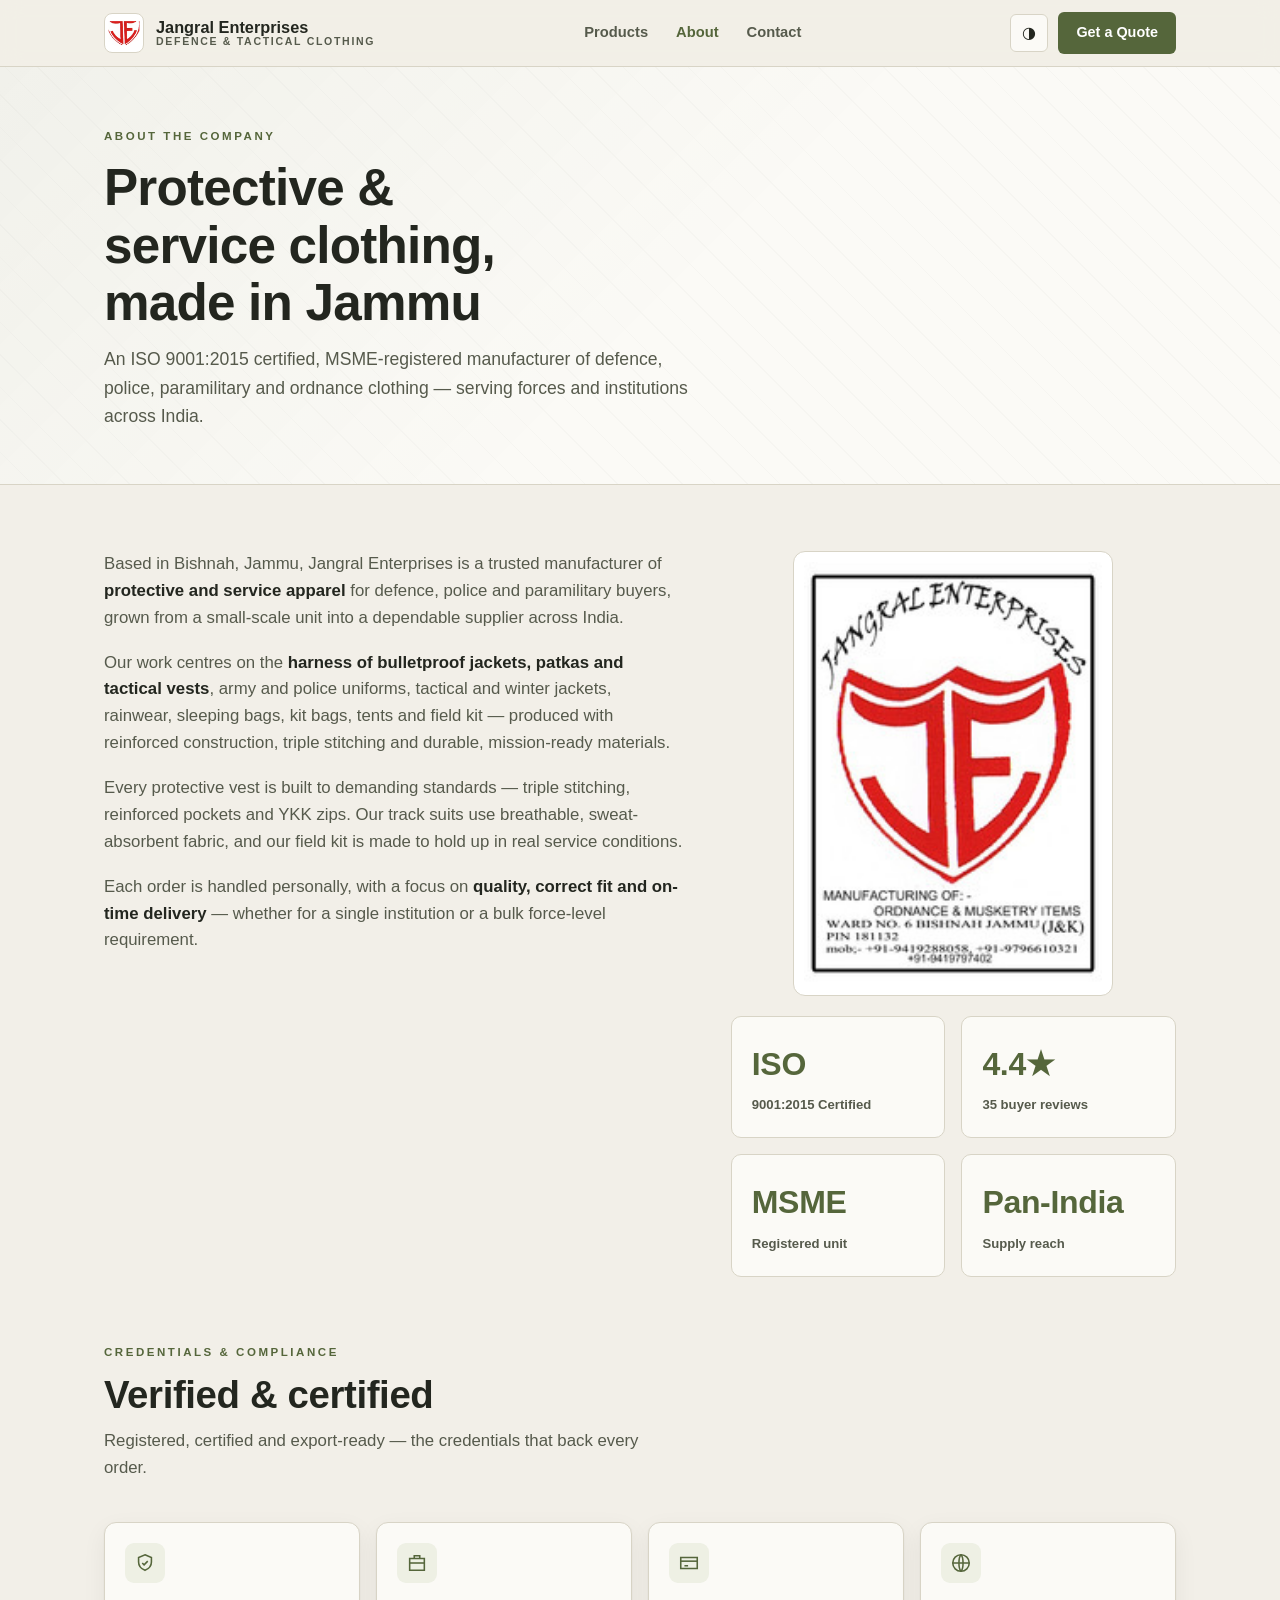
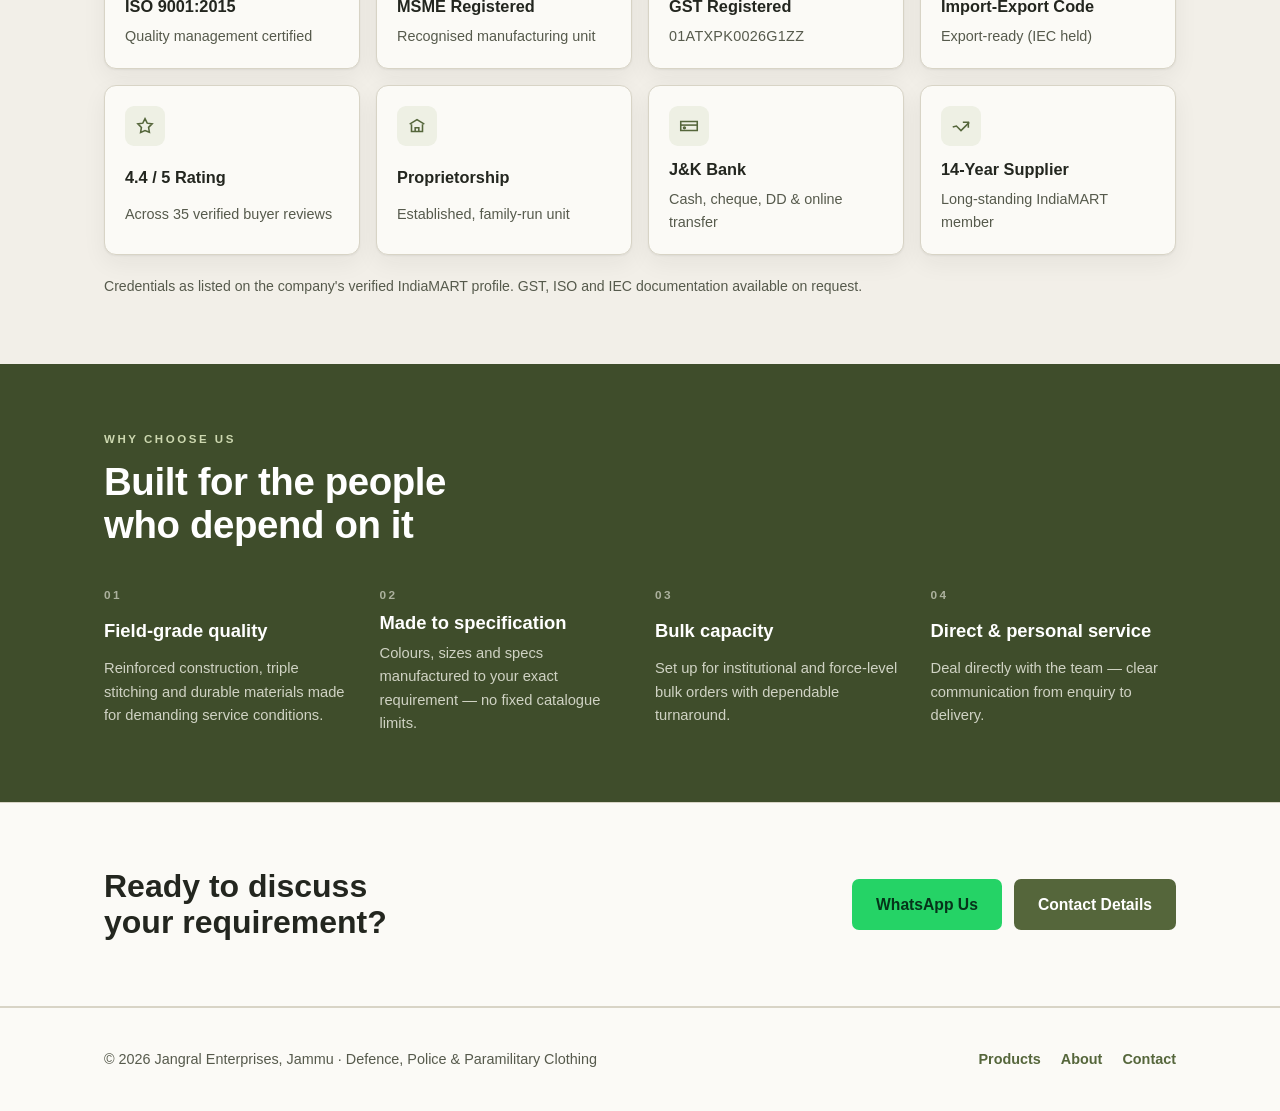
==== about.html @ a85d9067 "Full catalogue (54 products, custom classification), logo in header, credentials section, overlay th" ====
<!DOCTYPE html>
<html lang="en">
<head>
<meta charset="UTF-8" />
<meta name="viewport" content="width=device-width, initial-scale=1.0" />
<title>About — Jangral Enterprises | Defence Clothing Manufacturer, Jammu</title>
<meta name="description" content="About Jangral Enterprises — an ISO 9001:2015 certified, MSME-registered manufacturer of defence, police & paramilitary clothing in Jammu, supplying across India." />
<link rel="stylesheet" href="style.css" />
</head>
<body>

<header class="nav">
  <div class="wrap nav-inner">
    <a href="index.html" class="brand">
      <span class="mark"><img src="images/logo-mark.png" alt="Jangral Enterprises logo" /></span>
      <span class="name">Jangral Enterprises<span>Defence &amp; Tactical Clothing</span></span>
    </a>
    <nav class="nav-links">
      <a href="index.html">Products</a>
      <a href="about.html" class="active">About</a>
      <a href="contact.html">Contact</a>
    </nav>
    <div class="nav-right">
      <button class="theme-btn" id="themeBtn" aria-label="Toggle light/dark theme" title="Toggle theme">◑</button>
      <a href="contact.html" class="nav-cta">Get a Quote</a>
    </div>
  </div>
</header>

<main>

  <div class="page-head">
    <div class="wrap">
      <span class="eyebrow">About the Company</span>
      <h1>Protective &amp; service clothing, made in Jammu</h1>
      <p>An ISO 9001:2015 certified, MSME-registered manufacturer of defence, police, paramilitary and ordnance clothing — serving forces and institutions across India.</p>
    </div>
  </div>

  <!-- STORY -->
  <section>
    <div class="wrap">
      <div class="about-grid">
        <div class="about-body">
          <p>Based in Bishnah, Jammu, Jangral Enterprises is a trusted manufacturer of <strong>protective and service apparel</strong> for defence, police and paramilitary buyers, grown from a small-scale unit into a dependable supplier across India.</p>
          <p>Our work centres on the <strong>harness of bulletproof jackets, patkas and tactical vests</strong>, army and police uniforms, tactical and winter jackets, rainwear, sleeping bags, kit bags, tents and field kit — produced with reinforced construction, triple stitching and durable, mission-ready materials.</p>
          <p>Every protective vest is built to demanding standards — triple stitching, reinforced pockets and YKK zips. Our track suits use breathable, sweat-absorbent fabric, and our field kit is made to hold up in real service conditions.</p>
          <p>Each order is handled personally, with a focus on <strong>quality, correct fit and on-time delivery</strong> — whether for a single institution or a bulk force-level requirement.</p>
        </div>
        <div style="display:grid; gap:20px;">
          <img src="images/logo-250.jpg" alt="Jangral Enterprises official logo" style="width:100%; max-width:320px; border-radius:12px; border:1px solid var(--line); background:#fff; padding:10px; justify-self:center;" />
          <div class="stats" aria-label="Company facts">
            <div class="stat"><span class="num">ISO</span><span class="lbl">9001:2015 Certified</span></div>
            <div class="stat"><span class="num">4.4★</span><span class="lbl">35 buyer reviews</span></div>
            <div class="stat"><span class="num">MSME</span><span class="lbl">Registered unit</span></div>
            <div class="stat"><span class="num">Pan-India</span><span class="lbl">Supply reach</span></div>
          </div>
        </div>
      </div>
    </div>
  </section>

  <!-- CREDENTIALS -->
  <section style="padding-top:0;">
    <div class="wrap">
      <div class="sec-head">
        <span class="eyebrow">Credentials &amp; Compliance</span>
        <h2>Verified &amp; certified</h2>
        <p>Registered, certified and export-ready — the credentials that back every order.</p>
      </div>
      <div class="creds-grid">
        <div class="cred">
          <span class="ci"><svg viewBox="0 0 24 24"><path d="M12 3l7 3v5c0 4.5-3 7.5-7 9-4-1.5-7-4.5-7-9V6l7-3z"/><path d="M9 12l2 2 4-4"/></svg></span>
          <span class="k">ISO 9001:2015</span><span class="v">Quality management certified</span>
        </div>
        <div class="cred">
          <span class="ci"><svg viewBox="0 0 24 24"><path d="M4 7h16v13H4z"/><path d="M9 7V4h6v3"/><path d="M4 12h16"/></svg></span>
          <span class="k">MSME Registered</span><span class="v">Recognised manufacturing unit</span>
        </div>
        <div class="cred">
          <span class="ci"><svg viewBox="0 0 24 24"><path d="M3 6h18v12H3z"/><path d="M3 10h18"/><path d="M7 15h4"/></svg></span>
          <span class="k">GST Registered</span><span class="v mono">01ATXPK0026G1ZZ</span>
        </div>
        <div class="cred">
          <span class="ci"><svg viewBox="0 0 24 24"><circle cx="12" cy="12" r="9"/><path d="M3 12h18M12 3c3 3 3 15 0 18M12 3c-3 3-3 15 0 18"/></svg></span>
          <span class="k">Import-Export Code</span><span class="v">Export-ready (IEC held)</span>
        </div>
        <div class="cred">
          <span class="ci"><svg viewBox="0 0 24 24"><path d="M12 4l2.4 4.9 5.4.8-3.9 3.8.9 5.4L12 16.9 7.2 19l.9-5.4L4.2 9.7l5.4-.8z"/></svg></span>
          <span class="k">4.4 / 5 Rating</span><span class="v">Across 35 verified buyer reviews</span>
        </div>
        <div class="cred">
          <span class="ci"><svg viewBox="0 0 24 24"><path d="M4 10l8-5 8 5"/><path d="M6 10v8h12v-8"/><path d="M10 18v-4h4v4"/></svg></span>
          <span class="k">Proprietorship</span><span class="v">Established, family-run unit</span>
        </div>
        <div class="cred">
          <span class="ci"><svg viewBox="0 0 24 24"><path d="M3 7h18v10H3z"/><path d="M3 11h18"/><circle cx="7" cy="14" r="1"/></svg></span>
          <span class="k">J&amp;K Bank</span><span class="v">Cash, cheque, DD &amp; online transfer</span>
        </div>
        <div class="cred">
          <span class="ci"><svg viewBox="0 0 24 24"><path d="M3 13l4-1 5 5 9-9"/><path d="M14 8h6v6"/></svg></span>
          <span class="k">14-Year Supplier</span><span class="v">Long-standing IndiaMART member</span>
        </div>
      </div>
      <p class="cred-note">Credentials as listed on the company's verified IndiaMART profile. GST, ISO and IEC documentation available on request.</p>
    </div>
  </section>

  <!-- WHY US -->
  <section class="why-band">
    <div class="wrap">
      <div class="sec-head">
        <span class="eyebrow">Why Choose Us</span>
        <h2>Built for the people who depend on it</h2>
      </div>
      <div class="why-grid">
        <div class="why-item">
          <span class="num">01</span>
          <h3>Field-grade quality</h3>
          <p>Reinforced construction, triple stitching and durable materials made for demanding service conditions.</p>
        </div>
        <div class="why-item">
          <span class="num">02</span>
          <h3>Made to specification</h3>
          <p>Colours, sizes and specs manufactured to your exact requirement — no fixed catalogue limits.</p>
        </div>
        <div class="why-item">
          <span class="num">03</span>
          <h3>Bulk capacity</h3>
          <p>Set up for institutional and force-level bulk orders with dependable turnaround.</p>
        </div>
        <div class="why-item">
          <span class="num">04</span>
          <h3>Direct &amp; personal service</h3>
          <p>Deal directly with the team — clear communication from enquiry to delivery.</p>
        </div>
      </div>
    </div>
  </section>

  <!-- CTA BAND -->
  <section class="cta-band">
    <div class="wrap cta-inner">
      <h2>Ready to discuss your requirement?</h2>
      <div class="btns">
        <a class="btn btn-wa" href="https://wa.me/919419288058?text=Hello%20Jangral%20Enterprises%2C%20I%27d%20like%20to%20enquire." target="_blank" rel="noopener">WhatsApp Us</a>
        <a class="btn btn-primary" href="contact.html">Contact Details</a>
      </div>
    </div>
  </section>

</main>

<footer>
  <div class="wrap foot-inner">
    <div>© <span id="yr">2026</span> Jangral Enterprises, Jammu · Defence, Police &amp; Paramilitary Clothing</div>
    <div class="foot-nav">
      <a href="index.html">Products</a>
      <a href="about.html">About</a>
      <a href="contact.html">Contact</a>
    </div>
  </div>
</footer>

<script src="theme.js"></script>
</body>
</html>
---- style.css ----
/* ============================================================
   Jangral Enterprises — shared stylesheet
   ============================================================ */
:root {
  --ground: #f2efe8;
  --surface: #fbfaf6;
  --surface-2: #eceadf;
  --ink: #23261f;
  --ink-soft: #565a4c;
  --line: #d8d4c6;
  --accent: #55663b;
  --accent-deep: #3f4d2b;
  --accent-soft: #eef0e4;
  --brass: #a9812f;
  --brass-soft: #f3e9d3;
  --shadow: 0 1px 2px rgba(35,38,31,.06), 0 8px 24px rgba(35,38,31,.06);
  --maxw: 1120px;
}
@media (prefers-color-scheme: dark) {
  :root {
    --ground: #171913; --surface: #1f2219; --surface-2: #262a1f;
    --ink: #eceadf; --ink-soft: #a7ab99; --line: #343829;
    --accent: #93a86a; --accent-deep: #7c9152; --accent-soft: #262c1c;
    --brass: #c99f4e; --brass-soft: #2c2717;
    --shadow: 0 1px 2px rgba(0,0,0,.4), 0 12px 30px rgba(0,0,0,.35);
  }
}
:root[data-theme="light"] {
  --ground: #f2efe8; --surface: #fbfaf6; --surface-2: #eceadf;
  --ink: #23261f; --ink-soft: #565a4c; --line: #d8d4c6;
  --accent: #55663b; --accent-deep: #3f4d2b; --accent-soft: #eef0e4;
  --brass: #a9812f; --brass-soft: #f3e9d3;
  --shadow: 0 1px 2px rgba(35,38,31,.06), 0 8px 24px rgba(35,38,31,.06);
}
:root[data-theme="dark"] {
  --ground: #171913; --surface: #1f2219; --surface-2: #262a1f;
  --ink: #eceadf; --ink-soft: #a7ab99; --line: #343829;
  --accent: #93a86a; --accent-deep: #7c9152; --accent-soft: #262c1c;
  --brass: #c99f4e; --brass-soft: #2c2717;
  --shadow: 0 1px 2px rgba(0,0,0,.4), 0 12px 30px rgba(0,0,0,.35);
}

* { box-sizing: border-box; }
html { scroll-behavior: smooth; }
@media (prefers-reduced-motion: reduce) { html { scroll-behavior: auto; } }
body {
  margin: 0; background: var(--ground); color: var(--ink);
  font-family: -apple-system, BlinkMacSystemFont, "Segoe UI", Roboto, Helvetica, Arial, sans-serif;
  line-height: 1.6; -webkit-font-smoothing: antialiased;
}
h1, h2, h3 { line-height: 1.12; text-wrap: balance; margin: 0; }
p { margin: 0; }
a { color: inherit; }
img { max-width: 100%; display: block; }
.wrap { max-width: var(--maxw); margin: 0 auto; padding: 0 24px; }
.eyebrow { font-size: .72rem; letter-spacing: .22em; text-transform: uppercase; font-weight: 700; color: var(--accent); }

/* ---------- NAV ---------- */
header.nav {
  position: sticky; top: 0; z-index: 50;
  background: color-mix(in srgb, var(--ground) 88%, transparent);
  backdrop-filter: saturate(160%) blur(10px);
  border-bottom: 1px solid var(--line);
}
.nav-inner { display: flex; align-items: center; justify-content: space-between; height: 66px; }
.brand { display: flex; align-items: center; gap: 12px; font-weight: 800; text-decoration: none; }
.brand .mark {
  width: 40px; height: 40px; flex: none; border-radius: 8px; background: #fff;
  display: grid; place-items: center; padding: 3px; border: 1px solid var(--line);
}
.brand .mark img { width: 100%; height: 100%; object-fit: contain; }
.brand .name { font-size: 1.02rem; line-height: 1.05; color: var(--ink); }
.brand .name span { display: block; font-size: .66rem; font-weight: 600; letter-spacing: .16em; text-transform: uppercase; color: var(--ink-soft); }
.nav-links { display: flex; gap: 28px; align-items: center; }
.nav-links a { text-decoration: none; font-size: .92rem; font-weight: 600; color: var(--ink-soft); }
.nav-links a:hover { color: var(--accent); }
.nav-links a.active { color: var(--accent); }
.nav-cta { text-decoration: none; font-weight: 700; font-size: .9rem; background: var(--accent); color: #fff; padding: 9px 18px; border-radius: 6px; }
.nav-cta:hover { background: var(--accent-deep); }
.theme-btn {
  border: 1px solid var(--line); background: var(--surface); color: var(--ink);
  width: 38px; height: 38px; border-radius: 6px; cursor: pointer; font-size: 1rem; display: grid; place-items: center;
}
.theme-btn:hover { border-color: var(--accent); }
.nav-right { display: flex; gap: 10px; align-items: center; }
@media (max-width: 860px) { .nav-links { gap: 18px; } .nav-links a { font-size: .85rem; } .nav-cta { display: none; } }
@media (max-width: 560px) { .brand .name span { display: none; } }

/* ---------- PAGE HEADER (sub pages) ---------- */
.page-head { border-bottom: 1px solid var(--line); background: var(--surface); position: relative; overflow: hidden; }
.page-head::before {
  content: ""; position: absolute; inset: 0; opacity: .5;
  background:
    linear-gradient(135deg, color-mix(in srgb, var(--accent) 12%, transparent), transparent 55%),
    repeating-linear-gradient(45deg, transparent 0 22px, color-mix(in srgb, var(--ink) 4%, transparent) 22px 23px);
}
.page-head .wrap { position: relative; z-index: 1; padding: 60px 24px 54px; display: grid; gap: 14px; }
.page-head h1 { font-size: clamp(2rem, 5vw, 3.2rem); font-weight: 800; letter-spacing: -.015em; max-width: 18ch; }
.page-head p { color: var(--ink-soft); font-size: 1.1rem; max-width: 60ch; }

/* ---------- HERO (home) ---------- */
.hero { position: relative; overflow: hidden; border-bottom: 1px solid var(--line); }
.hero::before {
  content: ""; position: absolute; inset: 0; z-index: 0; opacity: .5;
  background:
    linear-gradient(135deg, color-mix(in srgb, var(--accent) 14%, transparent), transparent 55%),
    repeating-linear-gradient(45deg, transparent 0 22px, color-mix(in srgb, var(--ink) 4%, transparent) 22px 23px);
}
.hero-inner { position: relative; z-index: 1; padding: 74px 24px 66px; display: grid; gap: 26px; max-width: var(--maxw); margin: 0 auto; }
.hero h1 { font-size: clamp(2.2rem, 5.5vw, 4rem); font-weight: 800; letter-spacing: -.015em; max-width: 16ch; }
.hero h1 em { font-style: normal; color: var(--accent); }
.hero .lede { font-size: clamp(1.05rem, 2.2vw, 1.22rem); color: var(--ink-soft); max-width: 56ch; }
.hero-cta { display: flex; flex-wrap: wrap; gap: 14px; margin-top: 4px; }

/* ---------- BUTTONS ---------- */
.btn {
  display: inline-flex; align-items: center; gap: 9px; text-decoration: none; font-weight: 700; font-size: .98rem;
  padding: 13px 24px; border-radius: 7px; transition: transform .12s ease, background .18s ease; cursor: pointer; border: none;
}
.btn:hover { transform: translateY(-1px); }
.btn-primary { background: var(--accent); color: #fff; }
.btn-primary:hover { background: var(--accent-deep); }
.btn-wa { background: #25d366; color: #06331a; }
.btn-ghost { background: transparent; color: var(--ink); border: 1.5px solid var(--line); }
.btn-ghost:hover { border-color: var(--accent); color: var(--accent); }
.hero-tags { display: flex; flex-wrap: wrap; gap: 10px; margin-top: 2px; }
.tag { font-size: .78rem; font-weight: 600; letter-spacing: .04em; background: var(--surface); border: 1px solid var(--line); color: var(--ink-soft); padding: 6px 12px; border-radius: 100px; }

/* ---------- FEATURED CAROUSEL ---------- */
.carousel { position: relative; max-width: var(--maxw); margin: 0 auto; }
.carousel-frame {
  position: relative; border-radius: 16px; overflow: hidden; border: 1px solid var(--line);
  background: var(--surface-2); box-shadow: var(--shadow); aspect-ratio: 16 / 8;
}
@media (max-width: 640px) { .carousel-frame { aspect-ratio: 4 / 5; } }
.slide {
  position: absolute; inset: 0; opacity: 0; visibility: hidden;
  transition: opacity .6s ease; display: grid; grid-template-columns: 1.1fr 1fr;
}
@media (max-width: 640px) { .slide { grid-template-columns: 1fr; grid-template-rows: 1fr auto; } }
.slide.active { opacity: 1; visibility: visible; }
.slide .s-photo { background: #fff; overflow: hidden; }
.slide .s-photo img { width: 100%; height: 100%; object-fit: cover; }
.slide .s-text {
  padding: clamp(20px, 4vw, 44px); display: flex; flex-direction: column; justify-content: center; gap: 12px;
  background: var(--surface);
}
.slide .s-cat { font-size: .72rem; letter-spacing: .18em; text-transform: uppercase; font-weight: 700; color: var(--brass); }
.slide .s-text h3 { font-size: clamp(1.4rem, 3.2vw, 2.2rem); font-weight: 800; letter-spacing: -.01em; }
.slide .s-text p { color: var(--ink-soft); font-size: 1rem; }
.slide .s-text .btn { align-self: flex-start; margin-top: 6px; }
.car-btn {
  position: absolute; top: 50%; transform: translateY(-50%); z-index: 5;
  width: 46px; height: 46px; border-radius: 50%; border: 1px solid var(--line);
  background: color-mix(in srgb, var(--surface) 90%, transparent); color: var(--ink);
  display: grid; place-items: center; cursor: pointer; font-size: 1.3rem; line-height: 1;
  backdrop-filter: blur(6px); transition: background .15s ease, transform .15s ease;
}
.car-btn:hover { background: var(--accent); color: #fff; }
.car-btn.prev { left: 14px; } .car-btn.next { right: 14px; }
.car-btn:hover { transform: translateY(-50%) scale(1.06); }
.car-dots { display: flex; gap: 9px; justify-content: center; margin-top: 18px; }
.car-dots button {
  width: 9px; height: 9px; border-radius: 50%; border: none; padding: 0; cursor: pointer;
  background: var(--line); transition: background .2s ease, transform .2s ease;
}
.car-dots button.active { background: var(--accent); transform: scale(1.35); }

/* ---------- FILTER BAR ---------- */
.filter-bar { display: flex; flex-wrap: wrap; gap: 10px; margin-bottom: 34px; }
.filter-btn {
  font-size: .9rem; font-weight: 600; padding: 9px 17px; border-radius: 100px; cursor: pointer;
  background: var(--surface); border: 1px solid var(--line); color: var(--ink-soft);
  transition: all .15s ease;
}
.filter-btn:hover { border-color: var(--accent); color: var(--accent); }
.filter-btn.active { background: var(--accent); border-color: var(--accent); color: #fff; }
.filter-btn .count { opacity: .65; font-weight: 700; margin-left: 4px; font-size: .8em; }
.pcard.hide { display: none; }
.filter-empty { color: var(--ink-soft); padding: 20px 0; display: none; }

/* ---------- SECTION SHELL ---------- */
section { padding: 66px 0; }
.sec-head { display: grid; gap: 12px; max-width: 62ch; margin-bottom: 40px; }
.sec-head h2 { font-size: clamp(1.6rem, 4vw, 2.4rem); font-weight: 800; letter-spacing: -.01em; }
.sec-head p { color: var(--ink-soft); font-size: 1.05rem; }

/* ---------- PRODUCT CARDS (with photos) ---------- */
.prod-grid { display: grid; grid-template-columns: repeat(3, 1fr); gap: 22px; }
@media (max-width: 900px) { .prod-grid { grid-template-columns: repeat(2, 1fr); } }
@media (max-width: 560px) { .prod-grid { grid-template-columns: 1fr; } }
.pcard {
  background: var(--surface); border: 1px solid var(--line); border-radius: 12px; overflow: hidden;
  box-shadow: var(--shadow); display: flex; flex-direction: column;
  transition: transform .14s ease, border-color .14s ease;
}
.pcard:hover { transform: translateY(-4px); border-color: color-mix(in srgb, var(--accent) 40%, var(--line)); }
.pcard .photo { aspect-ratio: 4 / 3; background: var(--surface-2); overflow: hidden; }
.pcard .photo img { width: 100%; height: 100%; object-fit: cover; transition: transform .3s ease; }
.pcard:hover .photo img { transform: scale(1.04); }
/* thumbnails overlay the bottom of the photo so all card bodies stay aligned */
.pcard .photo .thumbs { position: absolute; left: 9px; bottom: 9px; z-index: 3; display: flex; gap: 6px; flex-wrap: wrap; }
.pcard .photo .thumbs::before {
  content: ""; position: absolute; left: -9px; right: -9px; bottom: -9px; top: -14px; z-index: -1;
  background: linear-gradient(to top, rgba(0,0,0,.45), transparent);
}
.pcard .thumb {
  width: 40px; height: 40px; border-radius: 6px; overflow: hidden; padding: 0; cursor: pointer;
  border: 2px solid rgba(255,255,255,.85); background: var(--surface-2); flex: none;
  box-shadow: 0 2px 6px rgba(0,0,0,.35); transition: border-color .15s ease;
}
.pcard .thumb img { width: 100%; height: 100%; object-fit: cover; }
.pcard .thumb.active { border-color: var(--accent); }
.pcard .thumb:hover { border-color: #fff; }
.pcard .photo-badge {
  position: absolute; top: 10px; right: 10px; z-index: 2;
  background: color-mix(in srgb, var(--ink) 78%, transparent); color: #fff;
  font-size: .72rem; font-weight: 700; padding: 4px 9px; border-radius: 100px;
  display: inline-flex; align-items: center; gap: 4px; backdrop-filter: blur(4px);
}
.pcard .photo { position: relative; }
.pcard .photo img { cursor: zoom-in; }

/* ---------- LIGHTBOX ---------- */
.lightbox {
  position: fixed; inset: 0; z-index: 200; display: none;
  align-items: center; justify-content: center;
  background: rgba(10, 12, 8, .92); backdrop-filter: blur(4px);
  padding: 24px;
}
.lightbox.open { display: flex; }
.lb-stage { position: relative; max-width: min(1000px, 94vw); max-height: 88vh; display: flex; flex-direction: column; align-items: center; gap: 14px; }
.lb-img {
  max-width: 100%; max-height: 78vh; object-fit: contain; border-radius: 10px;
  background: #fff; box-shadow: 0 20px 60px rgba(0,0,0,.5);
}
@media (prefers-reduced-motion: no-preference) { .lb-img { animation: lb-in .22s ease; } }
@keyframes lb-in { from { opacity: 0; transform: scale(.96); } to { opacity: 1; transform: scale(1); } }
.lb-caption { color: #f2efe8; font-weight: 600; font-size: .98rem; text-align: center; }
.lb-caption .lb-count { color: #a7ab99; font-weight: 500; margin-left: 8px; font-variant-numeric: tabular-nums; }
.lb-close {
  position: absolute; top: -6px; right: -6px; transform: translate(50%, -50%);
  width: 44px; height: 44px; border-radius: 50%; border: none; cursor: pointer;
  background: #f2efe8; color: #23261f; font-size: 1.5rem; line-height: 1; display: grid; place-items: center;
}
@media (max-width: 700px) { .lb-close { top: -14px; right: 6px; transform: none; } }
.lb-close:hover { background: #fff; }
.lb-nav {
  position: fixed; top: 50%; transform: translateY(-50%); z-index: 201;
  width: 54px; height: 54px; border-radius: 50%; border: 1px solid rgba(255,255,255,.25); cursor: pointer;
  background: rgba(255,255,255,.12); color: #fff; font-size: 1.8rem; line-height: 1; display: grid; place-items: center;
  transition: background .15s ease;
}
.lb-nav:hover { background: var(--accent); border-color: var(--accent); }
.lb-nav.prev { left: 18px; } .lb-nav.next { right: 18px; }
.lb-nav[hidden] { display: none; }
.lb-thumbs { display: flex; gap: 8px; flex-wrap: wrap; justify-content: center; }
.lb-thumbs button {
  width: 52px; height: 52px; border-radius: 7px; overflow: hidden; padding: 0; cursor: pointer;
  border: 2px solid transparent; background: #2a2d22; flex: none;
}
.lb-thumbs button.active { border-color: var(--accent); }
.lb-thumbs img { width: 100%; height: 100%; object-fit: cover; }
.pcard .body { padding: 16px 22px 24px; display: grid; gap: 8px; flex: 1; }
.pcard .cat { font-size: .7rem; letter-spacing: .12em; text-transform: uppercase; font-weight: 700; color: var(--brass); }
.pcard h3 { font-size: 1.12rem; font-weight: 700; }
.pcard p { color: var(--ink-soft); font-size: .94rem; }
.pcard .price { font-weight: 800; color: var(--ink); font-size: 1.02rem; font-variant-numeric: tabular-nums; }
.pcard .price span { font-weight: 600; color: var(--ink-soft); font-size: .8rem; }
.pcard .enquire { margin-top: auto; padding-top: 8px; font-weight: 700; font-size: .9rem; color: var(--accent); text-decoration: none; display: inline-flex; align-items: center; gap: 6px; }
.pcard .enquire:hover { gap: 10px; }

/* ---------- ICON CARDS (text-only categories) ---------- */
.range-grid { display: grid; grid-template-columns: repeat(3, 1fr); gap: 16px; }
@media (max-width: 820px) { .range-grid { grid-template-columns: repeat(2, 1fr); } }
@media (max-width: 520px) { .range-grid { grid-template-columns: 1fr; } }
.icard { background: var(--surface); border: 1px solid var(--line); border-radius: 11px; padding: 22px 20px; display: grid; gap: 10px; }
.icard .ico { width: 42px; height: 42px; border-radius: 9px; display: grid; place-items: center; background: var(--accent-soft); color: var(--accent); }
.icard .ico svg { width: 23px; height: 23px; stroke: currentColor; fill: none; stroke-width: 1.7; }
.icard h3 { font-size: 1.05rem; font-weight: 700; }
.icard p { color: var(--ink-soft); font-size: .92rem; }

.prod-note { margin-top: 30px; font-size: .95rem; color: var(--ink-soft); background: var(--brass-soft);
  border: 1px solid color-mix(in srgb, var(--brass) 35%, var(--line)); border-radius: 10px; padding: 16px 20px; }
.prod-note strong { color: var(--brass); }

/* ---------- ABOUT ---------- */
.about-grid { display: grid; grid-template-columns: 1.3fr 1fr; gap: 48px; align-items: start; }
.about-body { display: grid; gap: 18px; color: var(--ink-soft); font-size: 1.05rem; }
.about-body strong { color: var(--ink); }
.stats { display: grid; grid-template-columns: 1fr 1fr; gap: 16px; }
.stat { background: var(--surface); border: 1px solid var(--line); border-radius: 10px; padding: 22px 20px; display: grid; gap: 4px; }
.stat .num { font-size: 2rem; font-weight: 800; color: var(--accent); letter-spacing: -.01em; font-variant-numeric: tabular-nums; }
.stat .lbl { font-size: .82rem; color: var(--ink-soft); font-weight: 600; }
@media (max-width: 780px) { .about-grid { grid-template-columns: 1fr; gap: 32px; } }

/* ---------- CREDENTIALS / TRUST ---------- */
.creds-grid { display: grid; grid-template-columns: repeat(4, 1fr); gap: 16px; }
@media (max-width: 820px) { .creds-grid { grid-template-columns: repeat(2, 1fr); } }
@media (max-width: 460px) { .creds-grid { grid-template-columns: 1fr; } }
.cred {
  background: var(--surface); border: 1px solid var(--line); border-radius: 12px; padding: 20px;
  display: grid; gap: 6px; box-shadow: var(--shadow);
}
.cred .ci { width: 40px; height: 40px; border-radius: 9px; display: grid; place-items: center; background: var(--accent-soft); color: var(--accent); margin-bottom: 4px; }
.cred .ci svg { width: 22px; height: 22px; stroke: currentColor; fill: none; stroke-width: 1.7; }
.cred .k { font-weight: 800; font-size: 1.02rem; color: var(--ink); }
.cred .v { color: var(--ink-soft); font-size: .9rem; }
.cred .v.mono { font-variant-numeric: tabular-nums; letter-spacing: .02em; }
.cred-note { margin-top: 20px; font-size: .88rem; color: var(--ink-soft); }

/* ---------- WHY US ---------- */
.why-band { background: var(--accent-deep); }
@media (prefers-color-scheme: dark) { :root:not([data-theme]) .why-band { background: #2b331d; } }
:root[data-theme="dark"] .why-band { background: #2b331d; }
.why-grid { display: grid; grid-template-columns: repeat(4, 1fr); gap: 30px; }
.why-item { display: grid; gap: 8px; }
.why-item .num { font-size: .74rem; letter-spacing: .2em; font-weight: 700; color: rgba(244,244,234,.6); }
.why-item h3 { font-size: 1.15rem; font-weight: 700; color: #fff; }
.why-item p { font-size: .92rem; color: rgba(244,244,234,.8); }
.why-band .eyebrow { color: #cdd8b0; }
.why-band .sec-head h2 { color: #fff; }
.why-band .sec-head p { color: rgba(244,244,234,.82); }
@media (max-width: 820px) { .why-grid { grid-template-columns: 1fr 1fr; gap: 26px; } }
@media (max-width: 480px) { .why-grid { grid-template-columns: 1fr; } }

/* ---------- CONTACT ---------- */
.contact-grid { display: grid; grid-template-columns: 1fr 1fr; gap: 40px; align-items: start; }
@media (max-width: 820px) { .contact-grid { grid-template-columns: 1fr; gap: 30px; } }
.contact-card { background: var(--surface); border: 1px solid var(--line); border-radius: 14px; padding: 30px; box-shadow: var(--shadow); }
.person { display: flex; align-items: center; gap: 16px; margin-bottom: 22px; }
.avatar { width: 58px; height: 58px; border-radius: 50%; flex: none; background: var(--accent); color: #fff; display: grid; place-items: center; font-weight: 800; font-size: 1.3rem; }
.person .who { font-weight: 800; font-size: 1.2rem; }
.person .role { color: var(--ink-soft); font-size: .9rem; }
.contact-lines { display: grid; gap: 2px; margin-bottom: 24px; }
.cline { display: flex; align-items: center; gap: 14px; padding: 14px 0; border-top: 1px solid var(--line); text-decoration: none; }
.cline:last-child { border-bottom: 1px solid var(--line); }
.cline .ci { width: 40px; height: 40px; border-radius: 9px; flex: none; display: grid; place-items: center; background: var(--accent-soft); color: var(--accent); }
.cline .ci svg { width: 20px; height: 20px; stroke: currentColor; fill: none; stroke-width: 1.7; }
.cline .ct { display: grid; }
.cline .ct .k { font-size: .74rem; text-transform: uppercase; letter-spacing: .12em; color: var(--ink-soft); font-weight: 600; }
.cline .ct .v { font-weight: 700; font-size: 1.02rem; color: var(--ink); }
a.cline:hover .v { color: var(--accent); }
.contact-actions { display: grid; gap: 12px; }
.contact-actions .btn { justify-content: center; }
.contact-side { display: grid; gap: 22px; }
.contact-side .lede { color: var(--ink-soft); font-size: 1.05rem; }
.addr { background: var(--surface-2); border: 1px solid var(--line); border-radius: 12px; padding: 22px; display: grid; gap: 6px; }
.addr .k { font-size: .74rem; text-transform: uppercase; letter-spacing: .14em; color: var(--accent); font-weight: 700; }
.addr .v { color: var(--ink); font-weight: 600; }
.hours { color: var(--ink-soft); font-size: .95rem; }

/* ---------- CTA BAND ---------- */
.cta-band { background: var(--surface); border-top: 1px solid var(--line); border-bottom: 1px solid var(--line); }
.cta-inner { display: flex; flex-wrap: wrap; gap: 22px; align-items: center; justify-content: space-between; }
.cta-inner h2 { font-size: clamp(1.5rem, 3.5vw, 2rem); font-weight: 800; max-width: 20ch; }
.cta-inner .btns { display: flex; flex-wrap: wrap; gap: 12px; }

/* ---------- FOOTER ---------- */
footer { border-top: 1px solid var(--line); background: var(--surface); padding: 40px 0; color: var(--ink-soft); font-size: .9rem; }
.foot-inner { display: flex; flex-wrap: wrap; gap: 16px; justify-content: space-between; align-items: center; }
.foot-inner a { color: var(--accent); text-decoration: none; font-weight: 600; }
.foot-nav { display: flex; gap: 20px; flex-wrap: wrap; }

:focus-visible { outline: 2px solid var(--accent); outline-offset: 3px; border-radius: 4px; }
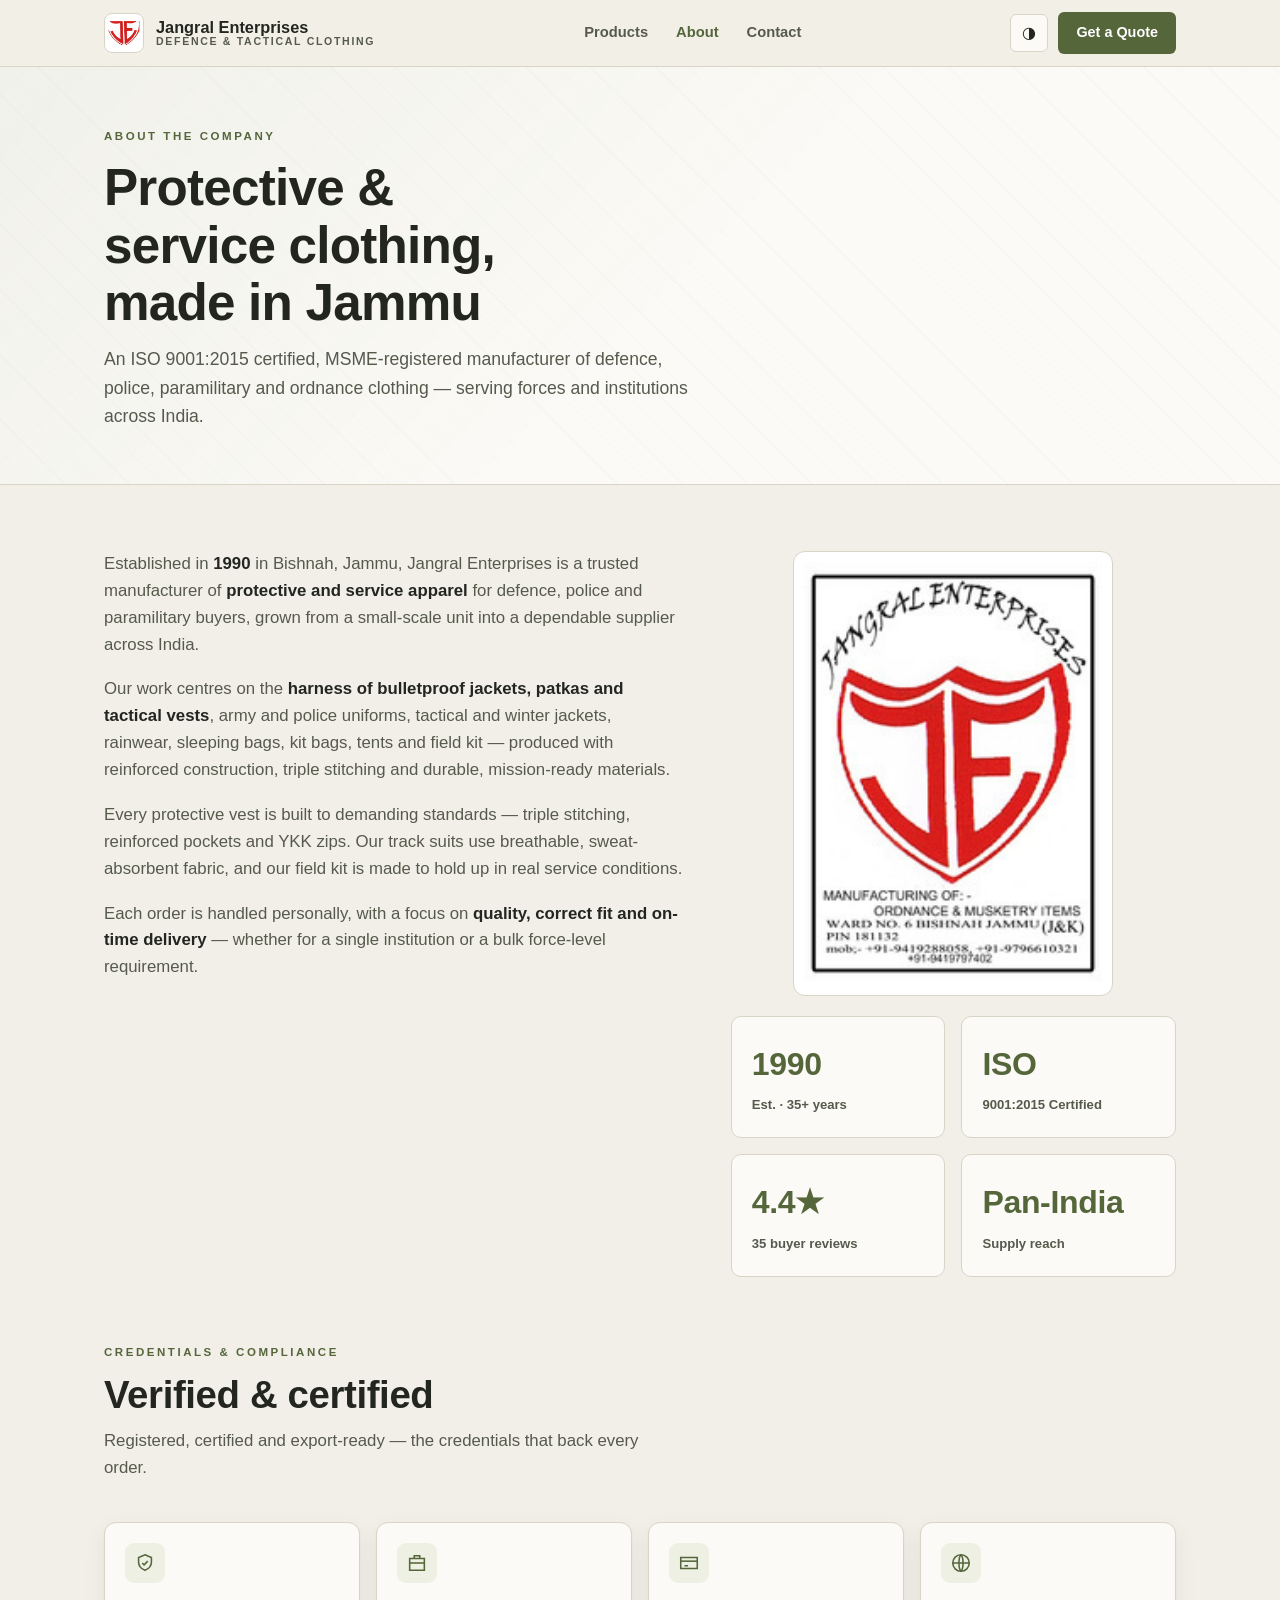
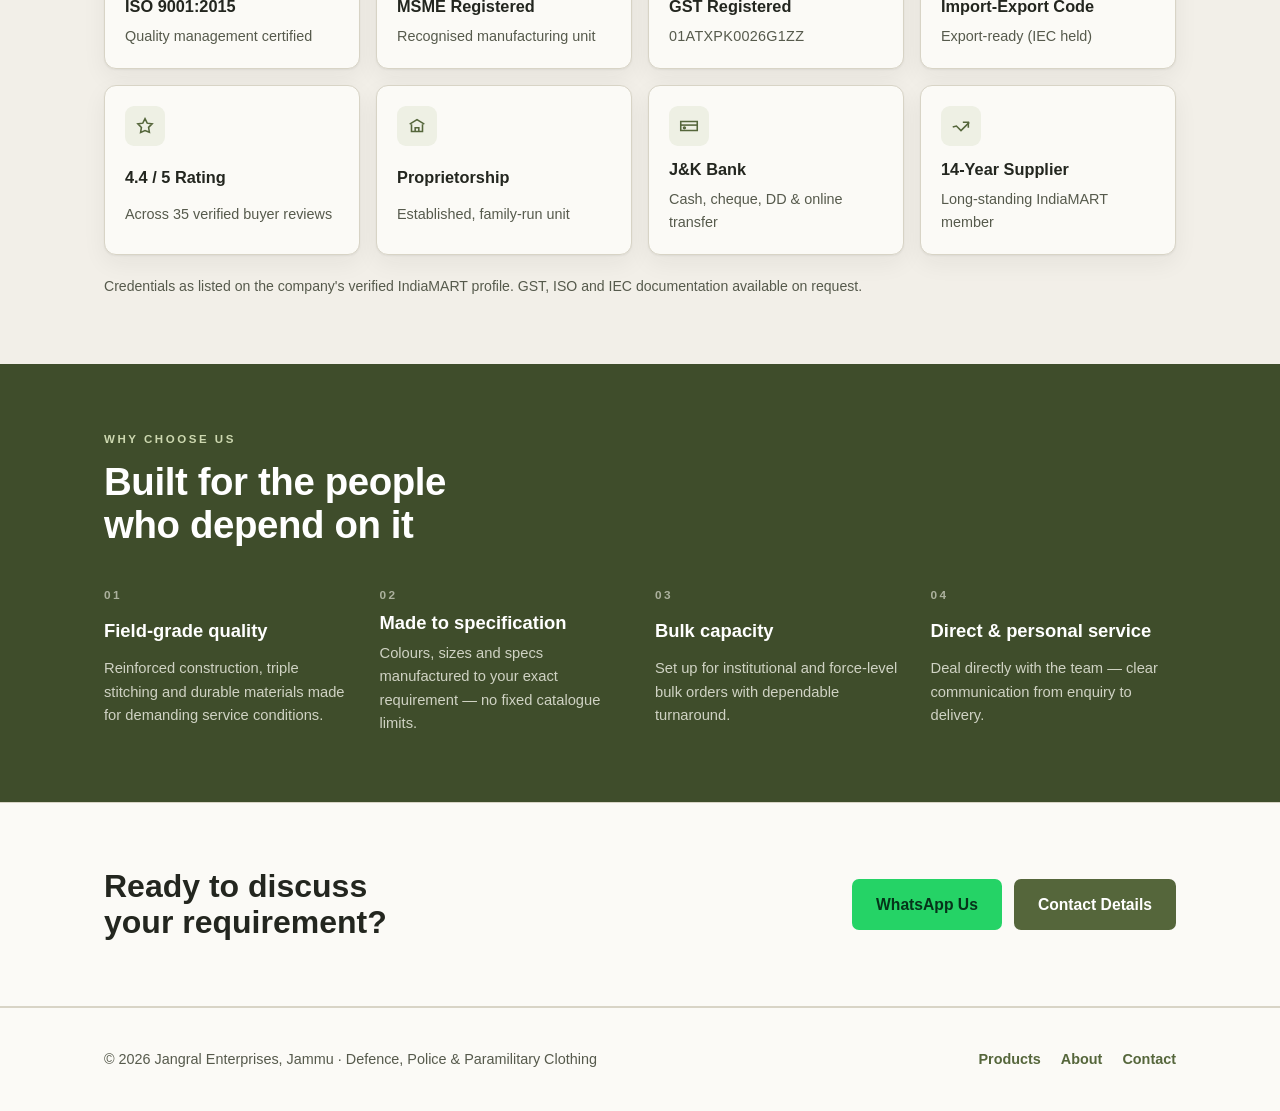
==== commit c4551d59: "Set founding year to 1990 (per official IndiaMART profile) Co-Authored-By: Claude Opus 4.8 (1M conte" ====
--- a/about.html
+++ b/about.html
@@ -42,7 +42,7 @@
     <div class="wrap">
       <div class="about-grid">
         <div class="about-body">
-          <p>Based in Bishnah, Jammu, Jangral Enterprises is a trusted manufacturer of <strong>protective and service apparel</strong> for defence, police and paramilitary buyers, grown from a small-scale unit into a dependable supplier across India.</p>
+          <p>Established in <strong>1990</strong> in Bishnah, Jammu, Jangral Enterprises is a trusted manufacturer of <strong>protective and service apparel</strong> for defence, police and paramilitary buyers, grown from a small-scale unit into a dependable supplier across India.</p>
           <p>Our work centres on the <strong>harness of bulletproof jackets, patkas and tactical vests</strong>, army and police uniforms, tactical and winter jackets, rainwear, sleeping bags, kit bags, tents and field kit — produced with reinforced construction, triple stitching and durable, mission-ready materials.</p>
           <p>Every protective vest is built to demanding standards — triple stitching, reinforced pockets and YKK zips. Our track suits use breathable, sweat-absorbent fabric, and our field kit is made to hold up in real service conditions.</p>
           <p>Each order is handled personally, with a focus on <strong>quality, correct fit and on-time delivery</strong> — whether for a single institution or a bulk force-level requirement.</p>
@@ -50,9 +50,9 @@
         <div style="display:grid; gap:20px;">
           <img src="images/logo-250.jpg" alt="Jangral Enterprises official logo" style="width:100%; max-width:320px; border-radius:12px; border:1px solid var(--line); background:#fff; padding:10px; justify-self:center;" />
           <div class="stats" aria-label="Company facts">
+            <div class="stat"><span class="num">1990</span><span class="lbl">Est. · 35+ years</span></div>
             <div class="stat"><span class="num">ISO</span><span class="lbl">9001:2015 Certified</span></div>
             <div class="stat"><span class="num">4.4★</span><span class="lbl">35 buyer reviews</span></div>
-            <div class="stat"><span class="num">MSME</span><span class="lbl">Registered unit</span></div>
             <div class="stat"><span class="num">Pan-India</span><span class="lbl">Supply reach</span></div>
           </div>
         </div>
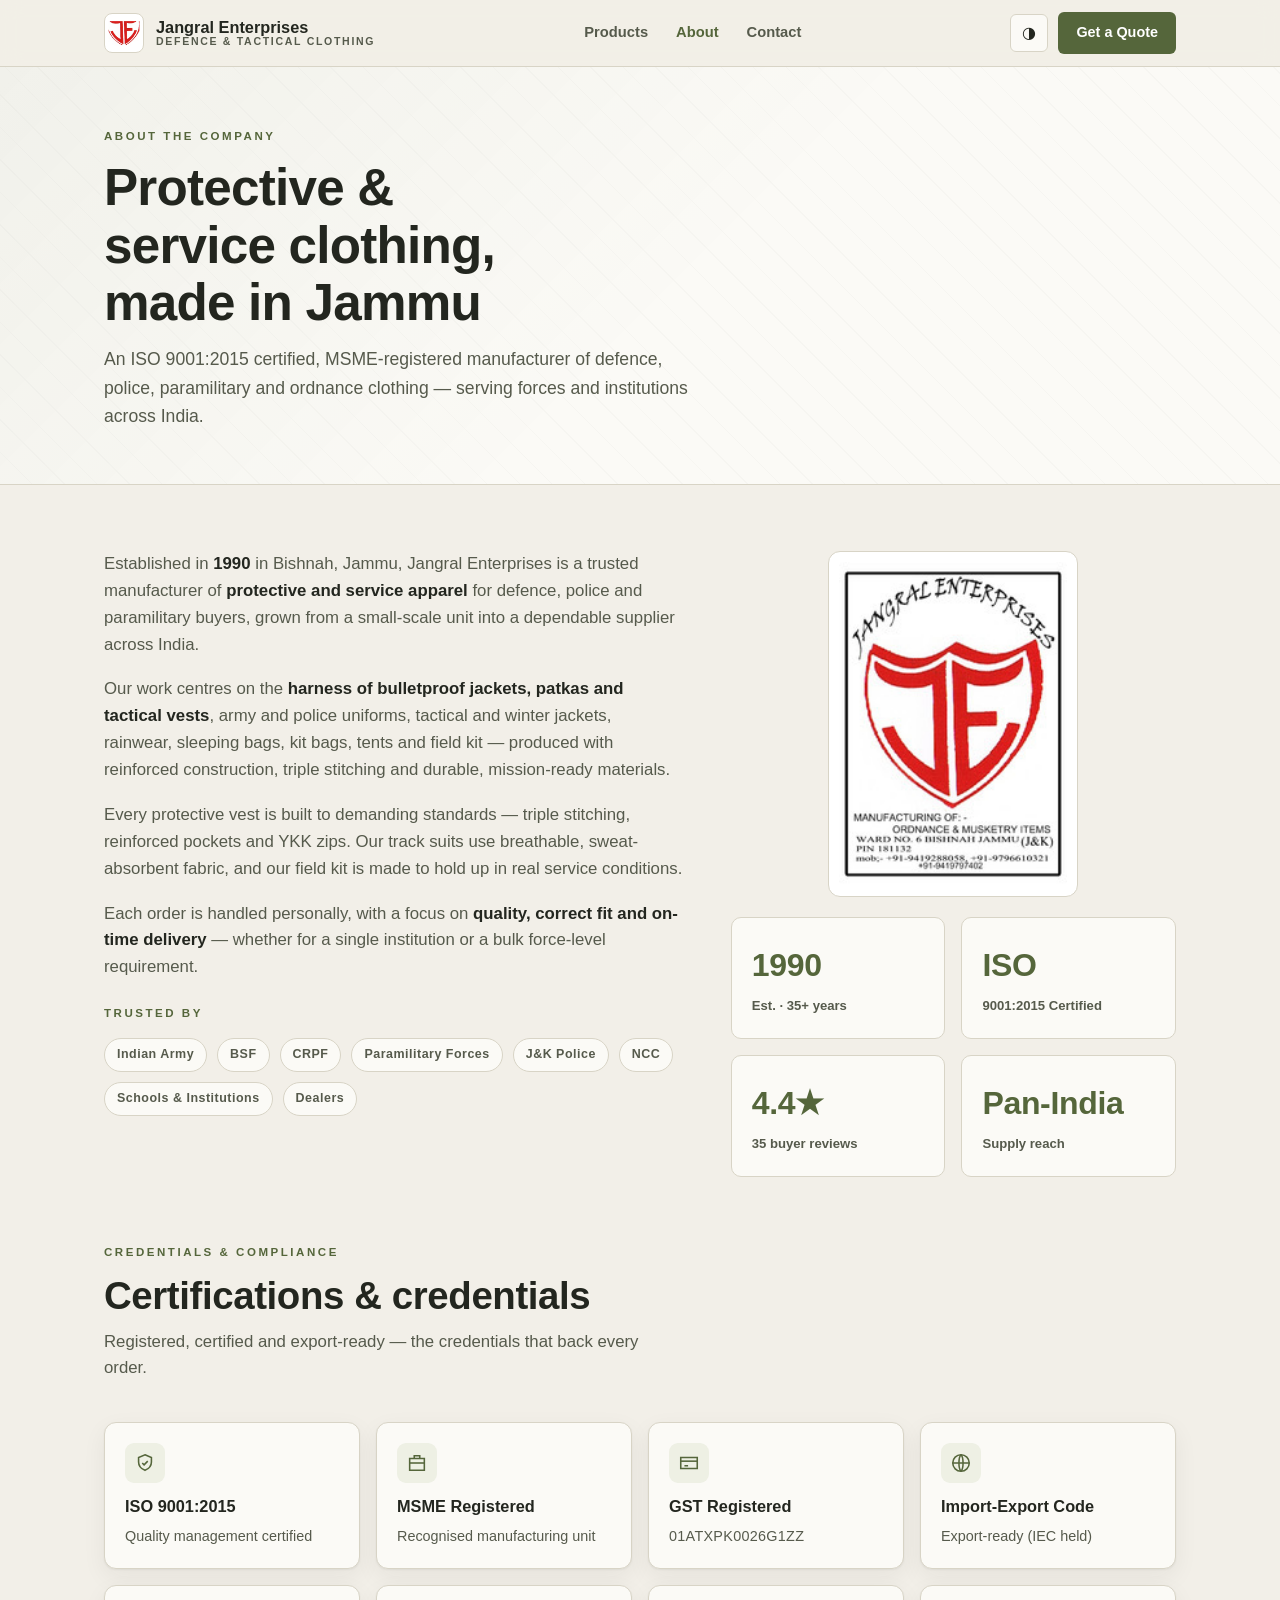
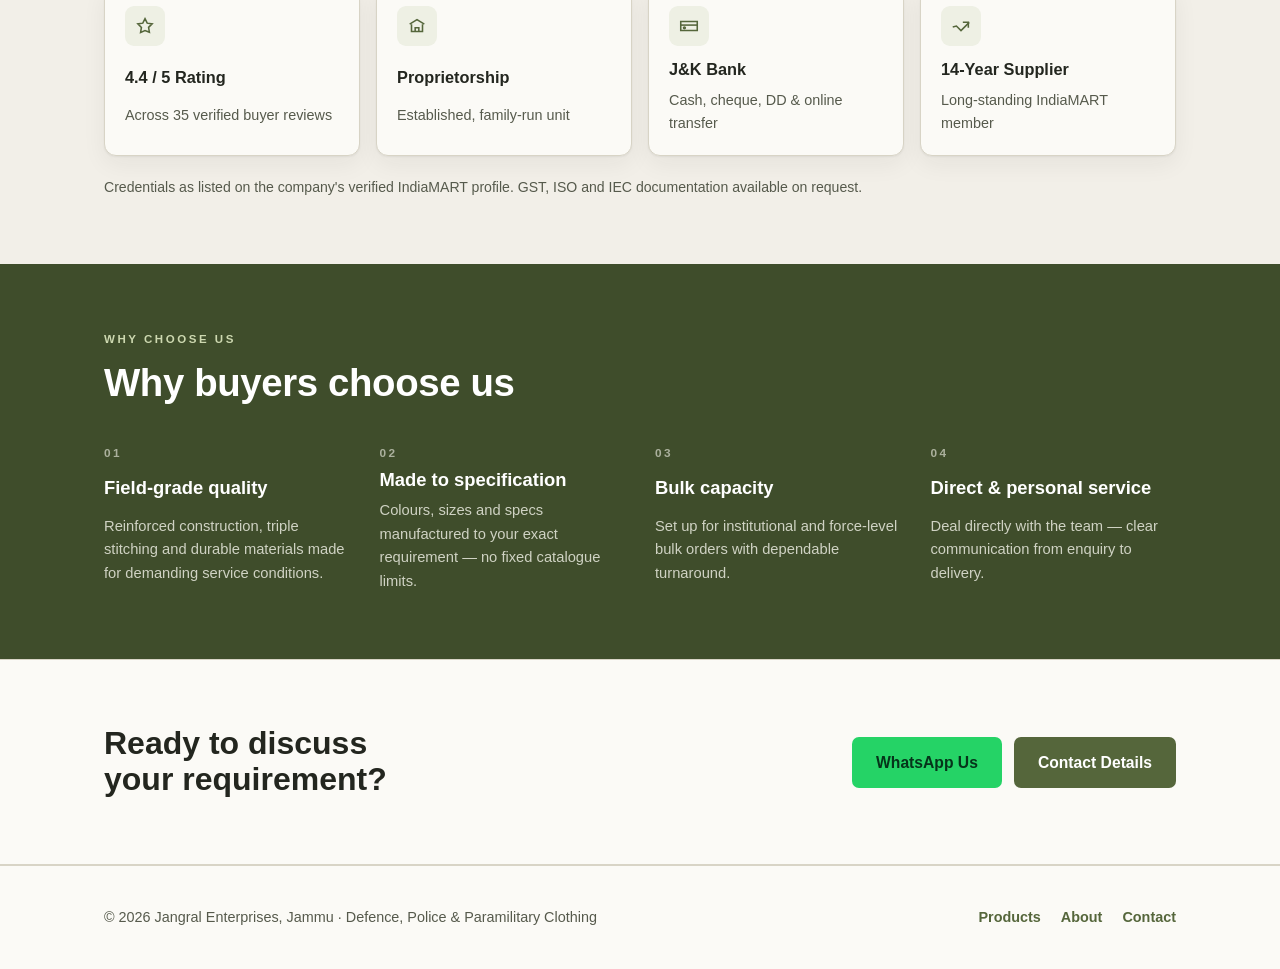
==== commit 77379f7f: "Polish: professional section headings; fix About whitespace (trusted-by chips + tighter logo) Co-Aut" ====
--- a/about.html
+++ b/about.html
@@ -46,9 +46,22 @@
           <p>Our work centres on the <strong>harness of bulletproof jackets, patkas and tactical vests</strong>, army and police uniforms, tactical and winter jackets, rainwear, sleeping bags, kit bags, tents and field kit — produced with reinforced construction, triple stitching and durable, mission-ready materials.</p>
           <p>Every protective vest is built to demanding standards — triple stitching, reinforced pockets and YKK zips. Our track suits use breathable, sweat-absorbent fabric, and our field kit is made to hold up in real service conditions.</p>
           <p>Each order is handled personally, with a focus on <strong>quality, correct fit and on-time delivery</strong> — whether for a single institution or a bulk force-level requirement.</p>
+          <div class="supplied">
+            <span class="eyebrow">Trusted by</span>
+            <div class="hero-tags" style="margin-top:12px;">
+              <span class="tag">Indian Army</span>
+              <span class="tag">BSF</span>
+              <span class="tag">CRPF</span>
+              <span class="tag">Paramilitary Forces</span>
+              <span class="tag">J&amp;K Police</span>
+              <span class="tag">NCC</span>
+              <span class="tag">Schools &amp; Institutions</span>
+              <span class="tag">Dealers</span>
+            </div>
+          </div>
         </div>
         <div style="display:grid; gap:20px;">
-          <img src="images/logo-250.jpg" alt="Jangral Enterprises official logo" style="width:100%; max-width:320px; border-radius:12px; border:1px solid var(--line); background:#fff; padding:10px; justify-self:center;" />
+          <img src="images/logo-250.jpg" alt="Jangral Enterprises official logo" style="width:100%; max-width:250px; border-radius:12px; border:1px solid var(--line); background:#fff; padding:10px; justify-self:center;" />
           <div class="stats" aria-label="Company facts">
             <div class="stat"><span class="num">1990</span><span class="lbl">Est. · 35+ years</span></div>
             <div class="stat"><span class="num">ISO</span><span class="lbl">9001:2015 Certified</span></div>
@@ -65,7 +78,7 @@
     <div class="wrap">
       <div class="sec-head">
         <span class="eyebrow">Credentials &amp; Compliance</span>
-        <h2>Verified &amp; certified</h2>
+        <h2>Certifications &amp; credentials</h2>
         <p>Registered, certified and export-ready — the credentials that back every order.</p>
       </div>
       <div class="creds-grid">
@@ -111,7 +124,7 @@
     <div class="wrap">
       <div class="sec-head">
         <span class="eyebrow">Why Choose Us</span>
-        <h2>Built for the people who depend on it</h2>
+        <h2>Why buyers choose us</h2>
       </div>
       <div class="why-grid">
         <div class="why-item">
--- a/style.css
+++ b/style.css
@@ -165,6 +165,22 @@
   background: var(--line); transition: background .2s ease, transform .2s ease;
 }
 .car-dots button.active { background: var(--accent); transform: scale(1.35); }
+
+/* ---------- CATEGORY SHORTCUT TILES ---------- */
+.cat-tiles { display: grid; grid-template-columns: repeat(5, 1fr); gap: 14px; }
+@media (max-width: 900px) { .cat-tiles { grid-template-columns: repeat(3, 1fr); } }
+@media (max-width: 560px) { .cat-tiles { grid-template-columns: repeat(2, 1fr); } }
+.cat-tile {
+  display: flex; flex-direction: column; gap: 10px; align-items: flex-start;
+  background: var(--surface); border: 1px solid var(--line); border-radius: 12px;
+  padding: 18px 18px 16px; cursor: pointer; text-align: left; font: inherit; color: var(--ink);
+  box-shadow: var(--shadow); transition: transform .14s ease, border-color .14s ease;
+}
+.cat-tile:hover { transform: translateY(-3px); border-color: color-mix(in srgb, var(--accent) 45%, var(--line)); }
+.cat-tile .ci { width: 40px; height: 40px; border-radius: 9px; display: grid; place-items: center; background: var(--accent-soft); color: var(--accent); }
+.cat-tile .ci svg { width: 23px; height: 23px; stroke: currentColor; fill: none; stroke-width: 1.7; }
+.cat-tile .t-name { font-weight: 700; font-size: 1rem; line-height: 1.15; }
+.cat-tile .t-count { font-size: .82rem; color: var(--ink-soft); font-weight: 600; margin-top: auto; }
 
 /* ---------- FILTER BAR ---------- */
 .filter-bar { display: flex; flex-wrap: wrap; gap: 10px; margin-bottom: 34px; }
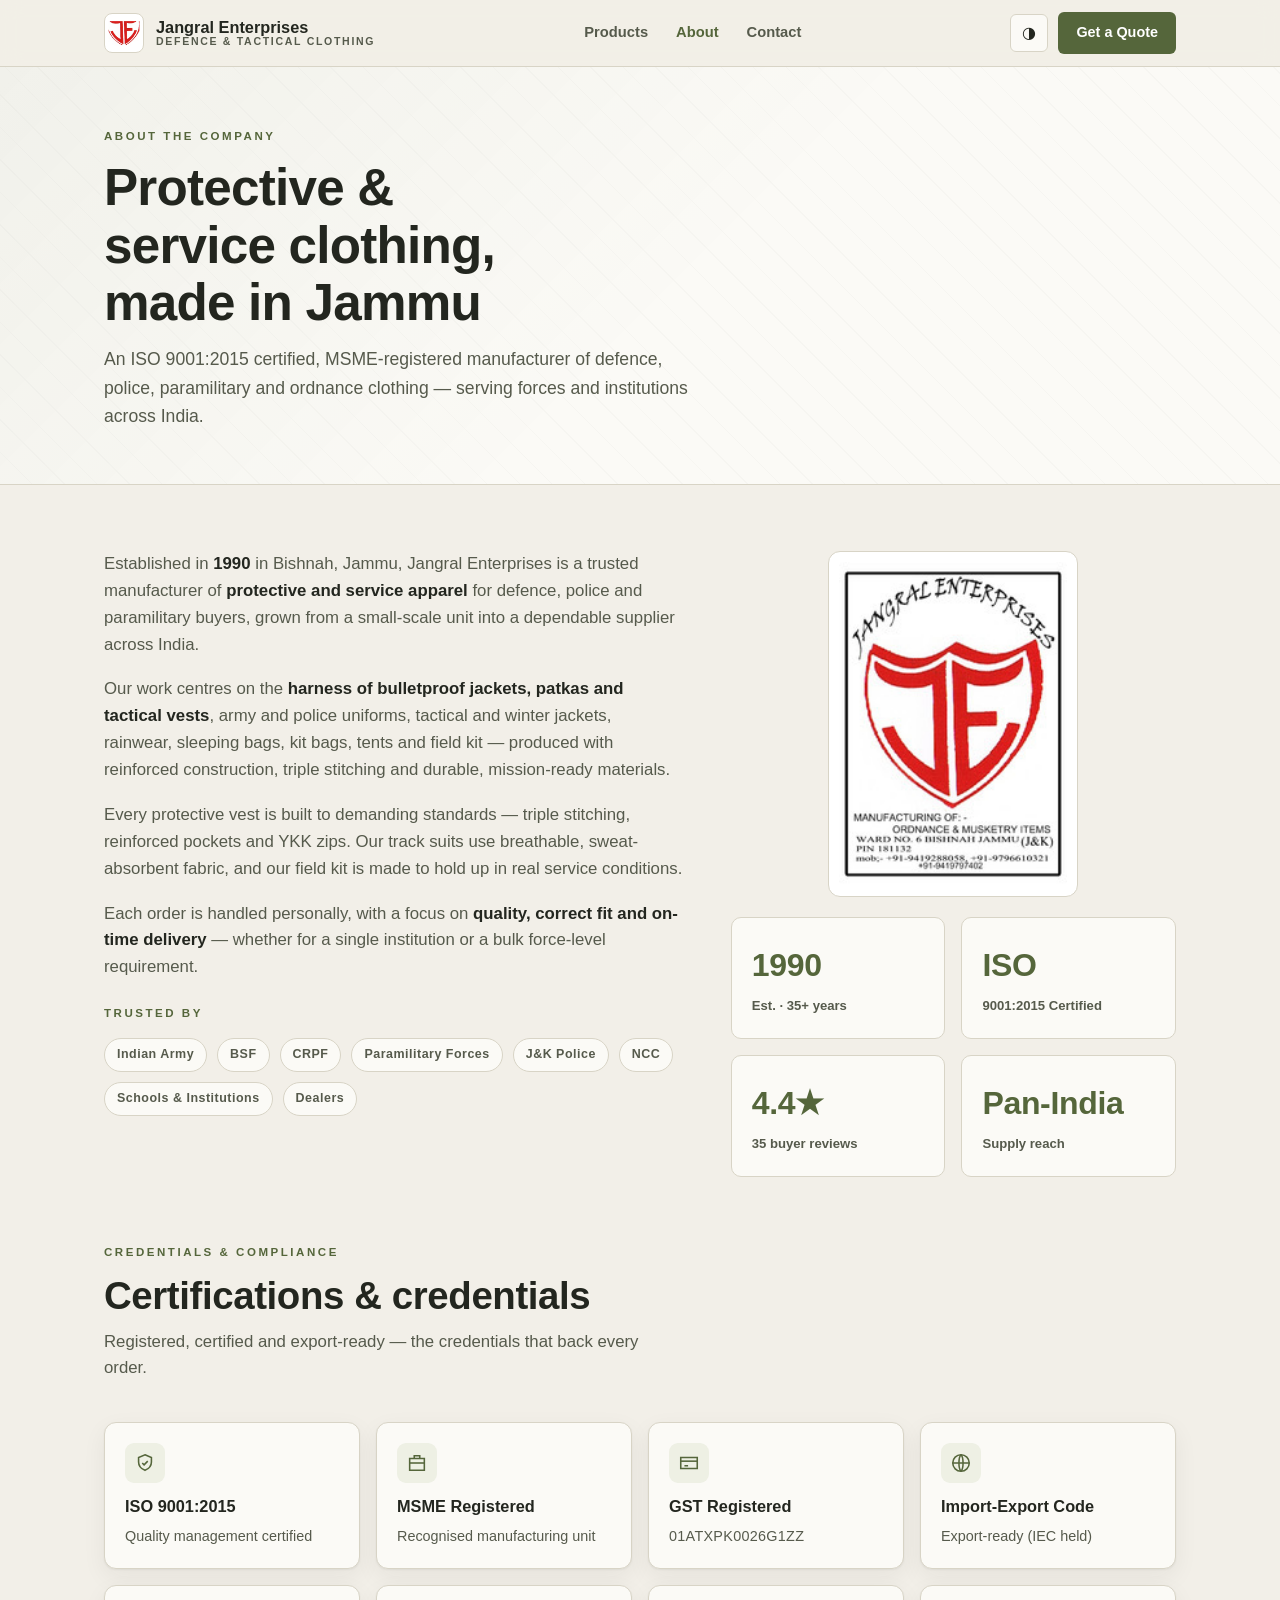
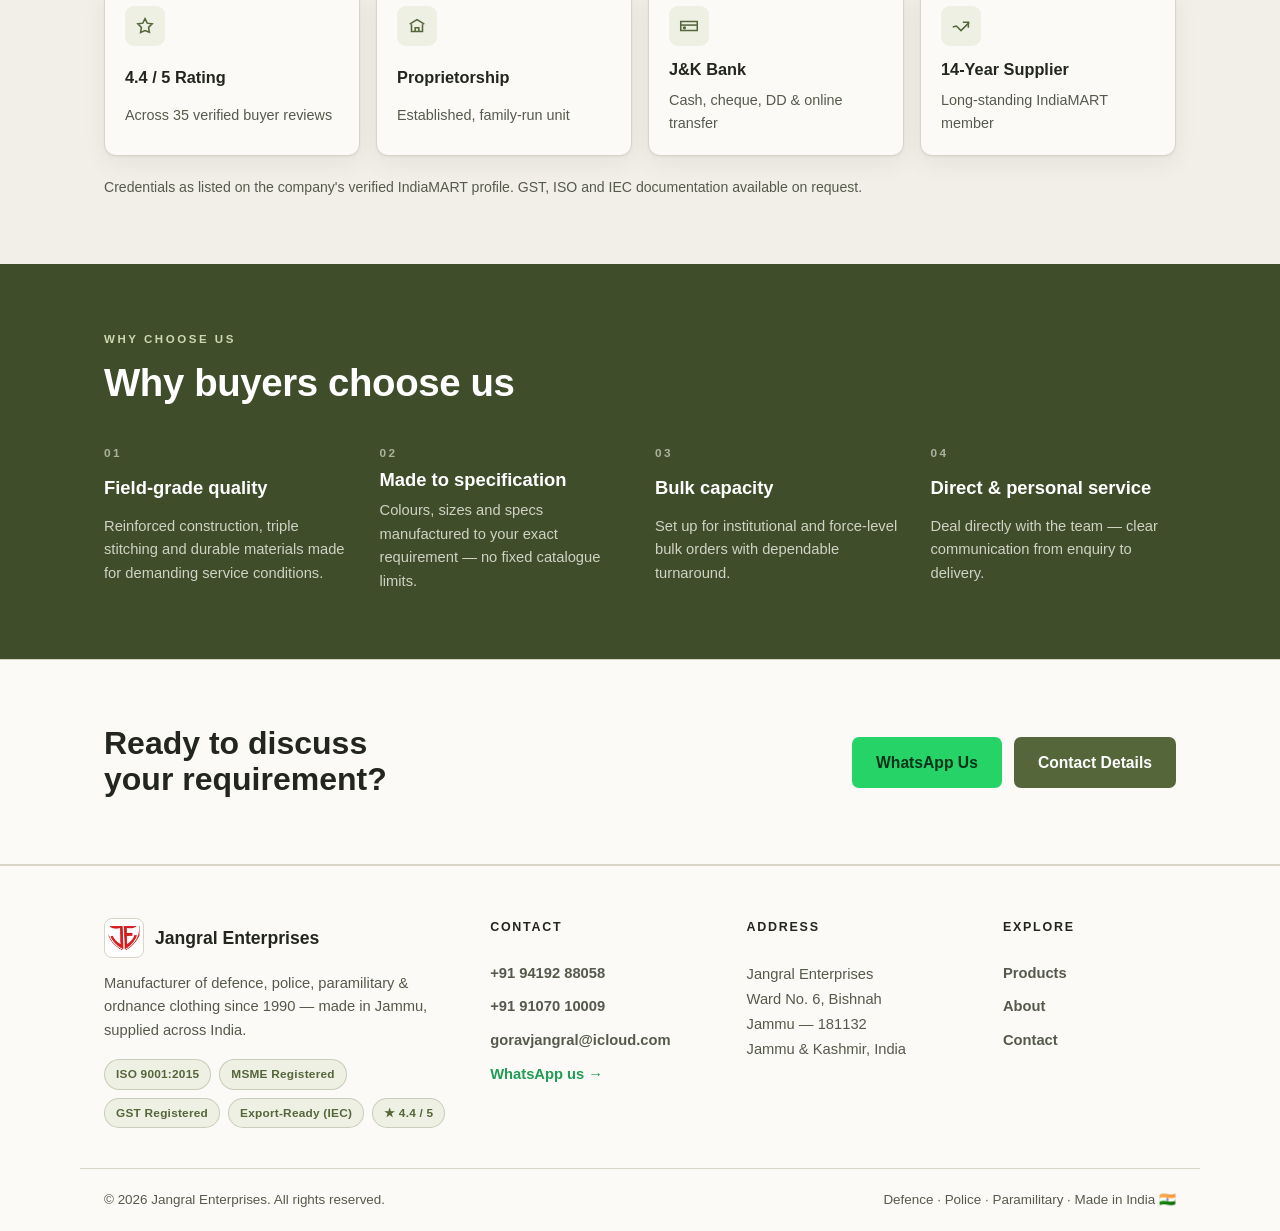
==== commit f67e7c91: "Richer footer (address, phone, credentials badges) + uniform product-photo stage for grid consistenc" ====
--- a/about.html
+++ b/about.html
@@ -164,15 +164,41 @@
 
 </main>
 
-<footer>
-  <div class="wrap foot-inner">
-    <div>© <span id="yr">2026</span> Jangral Enterprises, Jammu · Defence, Police &amp; Paramilitary Clothing</div>
-    <div class="foot-nav">
+<footer class="site-footer">
+  <div class="wrap footer-grid">
+    <div class="f-brand">
+      <div class="f-logo"><img src="images/logo-mark.png" alt="Jangral Enterprises logo" /><span>Jangral Enterprises</span></div>
+      <p>Manufacturer of defence, police, paramilitary &amp; ordnance clothing since 1990 — made in Jammu, supplied across India.</p>
+      <div class="f-badges">
+        <span class="f-badge">ISO 9001:2015</span>
+        <span class="f-badge">MSME Registered</span>
+        <span class="f-badge">GST Registered</span>
+        <span class="f-badge">Export-Ready (IEC)</span>
+        <span class="f-badge">★ 4.4 / 5</span>
+      </div>
+    </div>
+    <div class="f-col">
+      <h4>Contact</h4>
+      <a href="tel:+919419288058">+91 94192 88058</a>
+      <a href="tel:+919107010009">+91 91070 10009</a>
+      <a href="mailto:goravjangral@icloud.com">goravjangral@icloud.com</a>
+      <a class="f-wa" href="https://wa.me/919419288058?text=Hello%20Jangral%20Enterprises%2C%20I%27d%20like%20to%20enquire." target="_blank" rel="noopener">WhatsApp us →</a>
+    </div>
+    <div class="f-col">
+      <h4>Address</h4>
+      <p>Jangral Enterprises<br />Ward No. 6, Bishnah<br />Jammu — 181132<br />Jammu &amp; Kashmir, India</p>
+    </div>
+    <div class="f-col">
+      <h4>Explore</h4>
       <a href="index.html">Products</a>
       <a href="about.html">About</a>
       <a href="contact.html">Contact</a>
     </div>
   </div>
+  <div class="wrap f-bottom">
+    <span>© <span id="yr">2026</span> Jangral Enterprises. All rights reserved.</span>
+    <span>Defence · Police · Paramilitary · Made in India 🇮🇳</span>
+  </div>
 </footer>
 
 <script src="theme.js"></script>
--- a/style.css
+++ b/style.css
@@ -211,9 +211,10 @@
   transition: transform .14s ease, border-color .14s ease;
 }
 .pcard:hover { transform: translateY(-4px); border-color: color-mix(in srgb, var(--accent) 40%, var(--line)); }
-.pcard .photo { aspect-ratio: 4 / 3; background: var(--surface-2); overflow: hidden; }
-.pcard .photo img { width: 100%; height: 100%; object-fit: cover; transition: transform .3s ease; }
-.pcard:hover .photo img { transform: scale(1.04); }
+.pcard .photo { aspect-ratio: 4 / 3; overflow: hidden;
+  background: radial-gradient(circle at 50% 40%, #ffffff 0%, #f1eee5 78%, #ece9de 100%); }
+.pcard .photo > img { width: 100%; height: 100%; object-fit: contain; padding: 16px; transition: transform .3s ease; }
+.pcard:hover .photo > img { transform: scale(1.04); }
 /* thumbnails overlay the bottom of the photo so all card bodies stay aligned */
 .pcard .photo .thumbs { position: absolute; left: 9px; bottom: 9px; z-index: 3; display: flex; gap: 6px; flex-wrap: wrap; }
 .pcard .photo .thumbs::before {
@@ -235,7 +236,7 @@
   display: inline-flex; align-items: center; gap: 4px; backdrop-filter: blur(4px);
 }
 .pcard .photo { position: relative; }
-.pcard .photo img { cursor: zoom-in; }
+.pcard .photo > img { cursor: zoom-in; }
 
 /* ---------- LIGHTBOX ---------- */
 .lightbox {
@@ -373,9 +374,24 @@
 .cta-inner .btns { display: flex; flex-wrap: wrap; gap: 12px; }
 
 /* ---------- FOOTER ---------- */
-footer { border-top: 1px solid var(--line); background: var(--surface); padding: 40px 0; color: var(--ink-soft); font-size: .9rem; }
-.foot-inner { display: flex; flex-wrap: wrap; gap: 16px; justify-content: space-between; align-items: center; }
-.foot-inner a { color: var(--accent); text-decoration: none; font-weight: 600; }
-.foot-nav { display: flex; gap: 20px; flex-wrap: wrap; }
+.site-footer { border-top: 1px solid var(--line); background: var(--surface); color: var(--ink-soft); font-size: .92rem; }
+.footer-grid { display: grid; grid-template-columns: 1.6fr 1fr 1fr 0.8fr; gap: 40px; padding: 52px 24px 40px; }
+@media (max-width: 860px) { .footer-grid { grid-template-columns: 1fr 1fr; gap: 32px; } }
+@media (max-width: 520px) { .footer-grid { grid-template-columns: 1fr; gap: 28px; } }
+.f-brand .f-logo { display: flex; align-items: center; gap: 11px; margin-bottom: 14px; }
+.f-brand .f-logo img { width: 40px; height: 40px; border-radius: 8px; background: #fff; padding: 3px; border: 1px solid var(--line); }
+.f-brand .f-logo span { font-weight: 800; font-size: 1.1rem; color: var(--ink); }
+.f-brand p { max-width: 42ch; line-height: 1.6; }
+.f-badges { display: flex; flex-wrap: wrap; gap: 8px; margin-top: 16px; }
+.f-badge { font-size: .74rem; font-weight: 700; letter-spacing: .02em; padding: 5px 11px; border-radius: 100px;
+  background: var(--accent-soft); color: var(--accent); border: 1px solid color-mix(in srgb, var(--accent) 25%, transparent); }
+.f-col h4 { font-size: .78rem; text-transform: uppercase; letter-spacing: .14em; color: var(--ink); font-weight: 700; margin: 0 0 14px; }
+.f-col { display: flex; flex-direction: column; gap: 10px; align-items: flex-start; }
+.f-col a { color: var(--ink-soft); text-decoration: none; font-weight: 600; }
+.f-col a:hover { color: var(--accent); }
+.f-col p { line-height: 1.7; margin: 0; }
+.f-col .f-wa { color: #1f9d55; }
+.f-bottom { display: flex; flex-wrap: wrap; gap: 12px; justify-content: space-between; align-items: center;
+  border-top: 1px solid var(--line); padding: 20px 24px; font-size: .84rem; }
 
 :focus-visible { outline: 2px solid var(--accent); outline-offset: 3px; border-radius: 4px; }
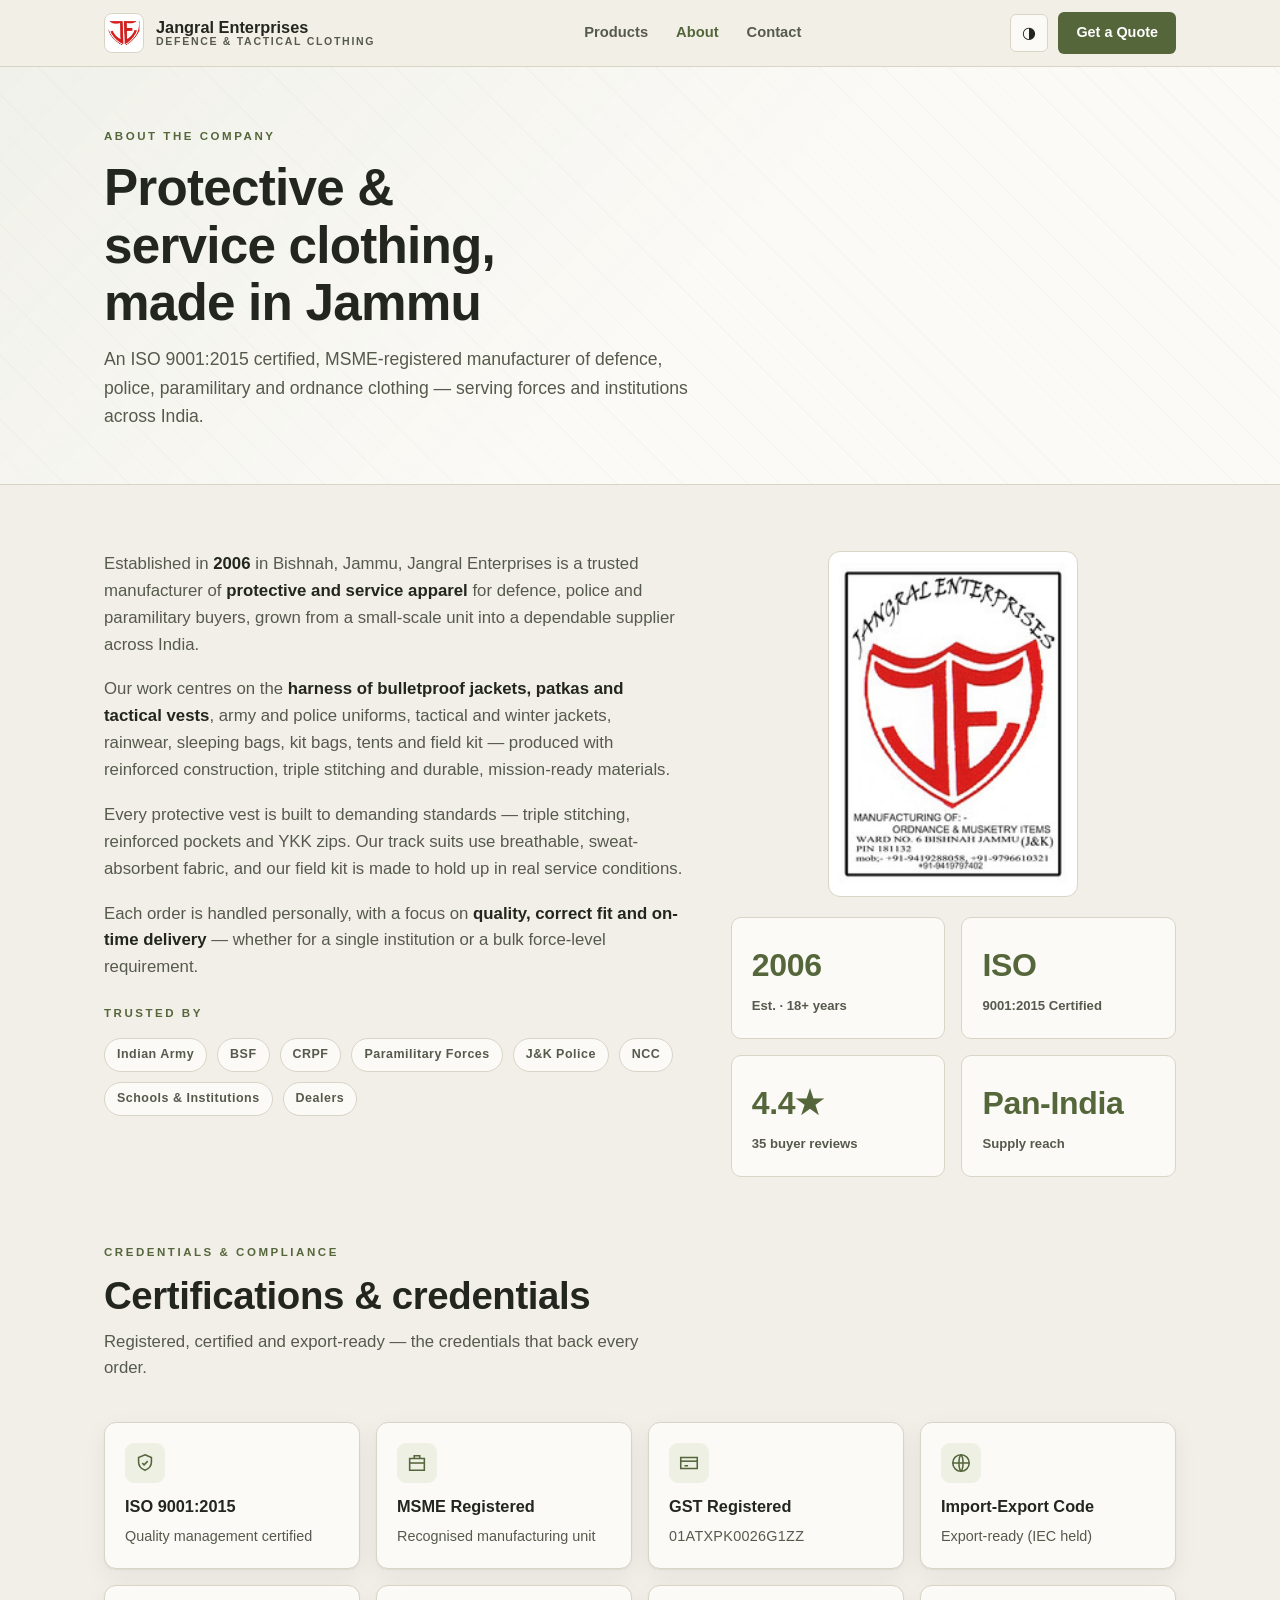
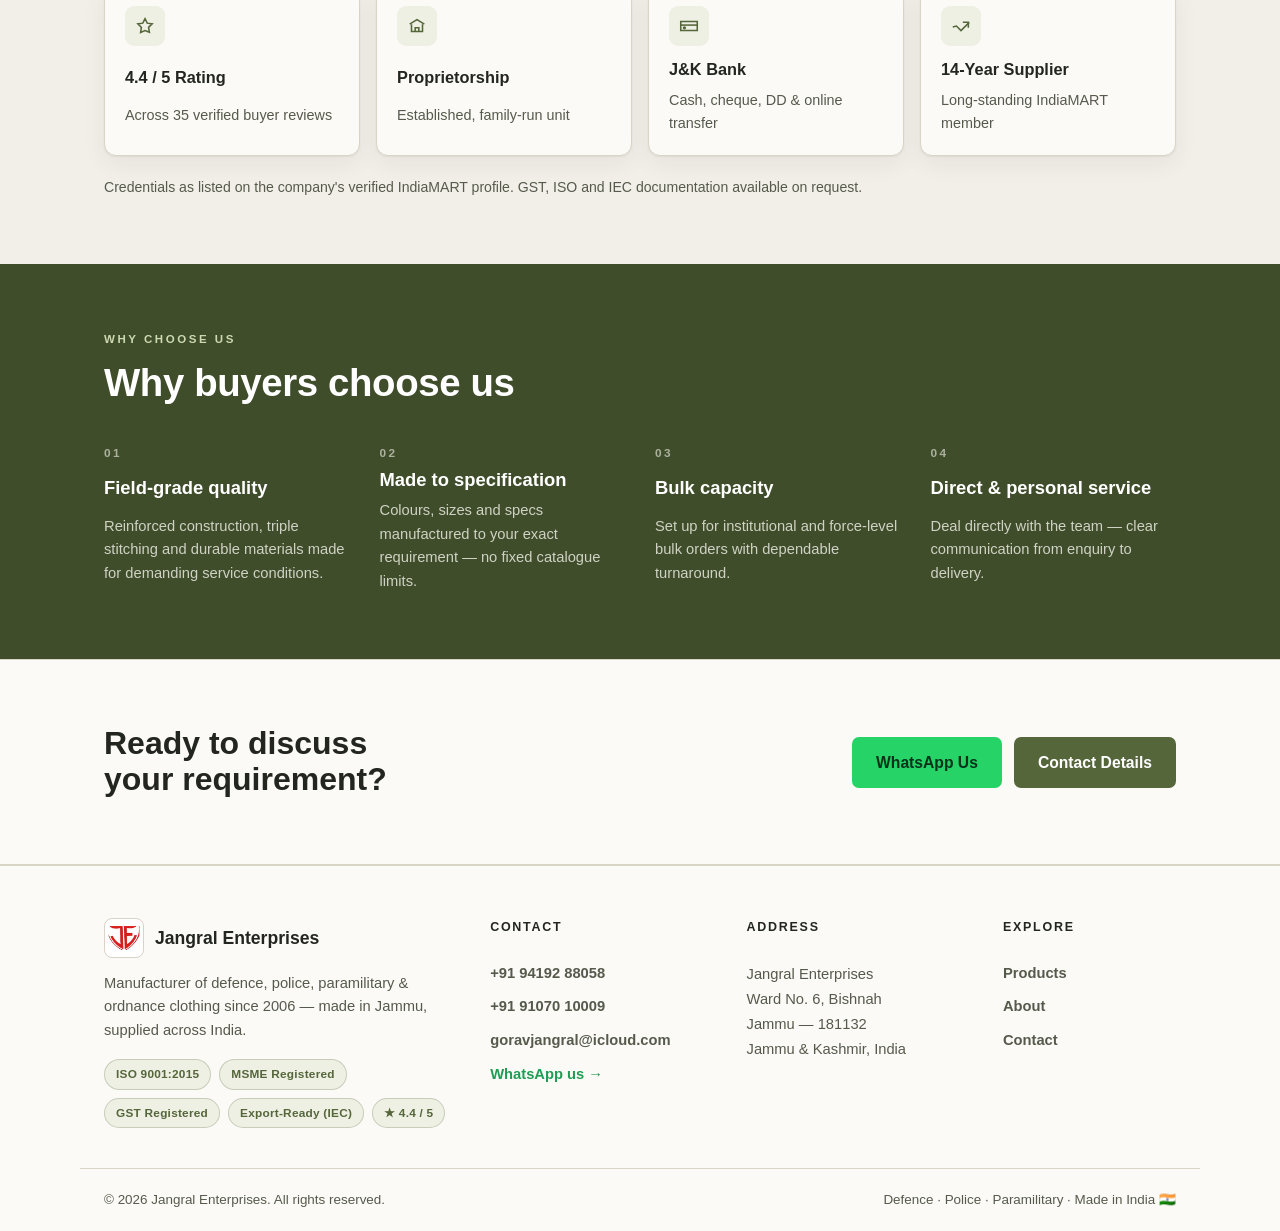
==== commit 3eac7004: "Revert founding year to 2006 (per SlideShare company profile) Co-Authored-By: Claude Opus 4.8 (1M co" ====
--- a/about.html
+++ b/about.html
@@ -42,7 +42,7 @@
     <div class="wrap">
       <div class="about-grid">
         <div class="about-body">
-          <p>Established in <strong>1990</strong> in Bishnah, Jammu, Jangral Enterprises is a trusted manufacturer of <strong>protective and service apparel</strong> for defence, police and paramilitary buyers, grown from a small-scale unit into a dependable supplier across India.</p>
+          <p>Established in <strong>2006</strong> in Bishnah, Jammu, Jangral Enterprises is a trusted manufacturer of <strong>protective and service apparel</strong> for defence, police and paramilitary buyers, grown from a small-scale unit into a dependable supplier across India.</p>
           <p>Our work centres on the <strong>harness of bulletproof jackets, patkas and tactical vests</strong>, army and police uniforms, tactical and winter jackets, rainwear, sleeping bags, kit bags, tents and field kit — produced with reinforced construction, triple stitching and durable, mission-ready materials.</p>
           <p>Every protective vest is built to demanding standards — triple stitching, reinforced pockets and YKK zips. Our track suits use breathable, sweat-absorbent fabric, and our field kit is made to hold up in real service conditions.</p>
           <p>Each order is handled personally, with a focus on <strong>quality, correct fit and on-time delivery</strong> — whether for a single institution or a bulk force-level requirement.</p>
@@ -63,7 +63,7 @@
         <div style="display:grid; gap:20px;">
           <img src="images/logo-250.jpg" alt="Jangral Enterprises official logo" style="width:100%; max-width:250px; border-radius:12px; border:1px solid var(--line); background:#fff; padding:10px; justify-self:center;" />
           <div class="stats" aria-label="Company facts">
-            <div class="stat"><span class="num">1990</span><span class="lbl">Est. · 35+ years</span></div>
+            <div class="stat"><span class="num">2006</span><span class="lbl">Est. · 18+ years</span></div>
             <div class="stat"><span class="num">ISO</span><span class="lbl">9001:2015 Certified</span></div>
             <div class="stat"><span class="num">4.4★</span><span class="lbl">35 buyer reviews</span></div>
             <div class="stat"><span class="num">Pan-India</span><span class="lbl">Supply reach</span></div>
@@ -168,7 +168,7 @@
   <div class="wrap footer-grid">
     <div class="f-brand">
       <div class="f-logo"><img src="images/logo-mark.png" alt="Jangral Enterprises logo" /><span>Jangral Enterprises</span></div>
-      <p>Manufacturer of defence, police, paramilitary &amp; ordnance clothing since 1990 — made in Jammu, supplied across India.</p>
+      <p>Manufacturer of defence, police, paramilitary &amp; ordnance clothing since 2006 — made in Jammu, supplied across India.</p>
       <div class="f-badges">
         <span class="f-badge">ISO 9001:2015</span>
         <span class="f-badge">MSME Registered</span>
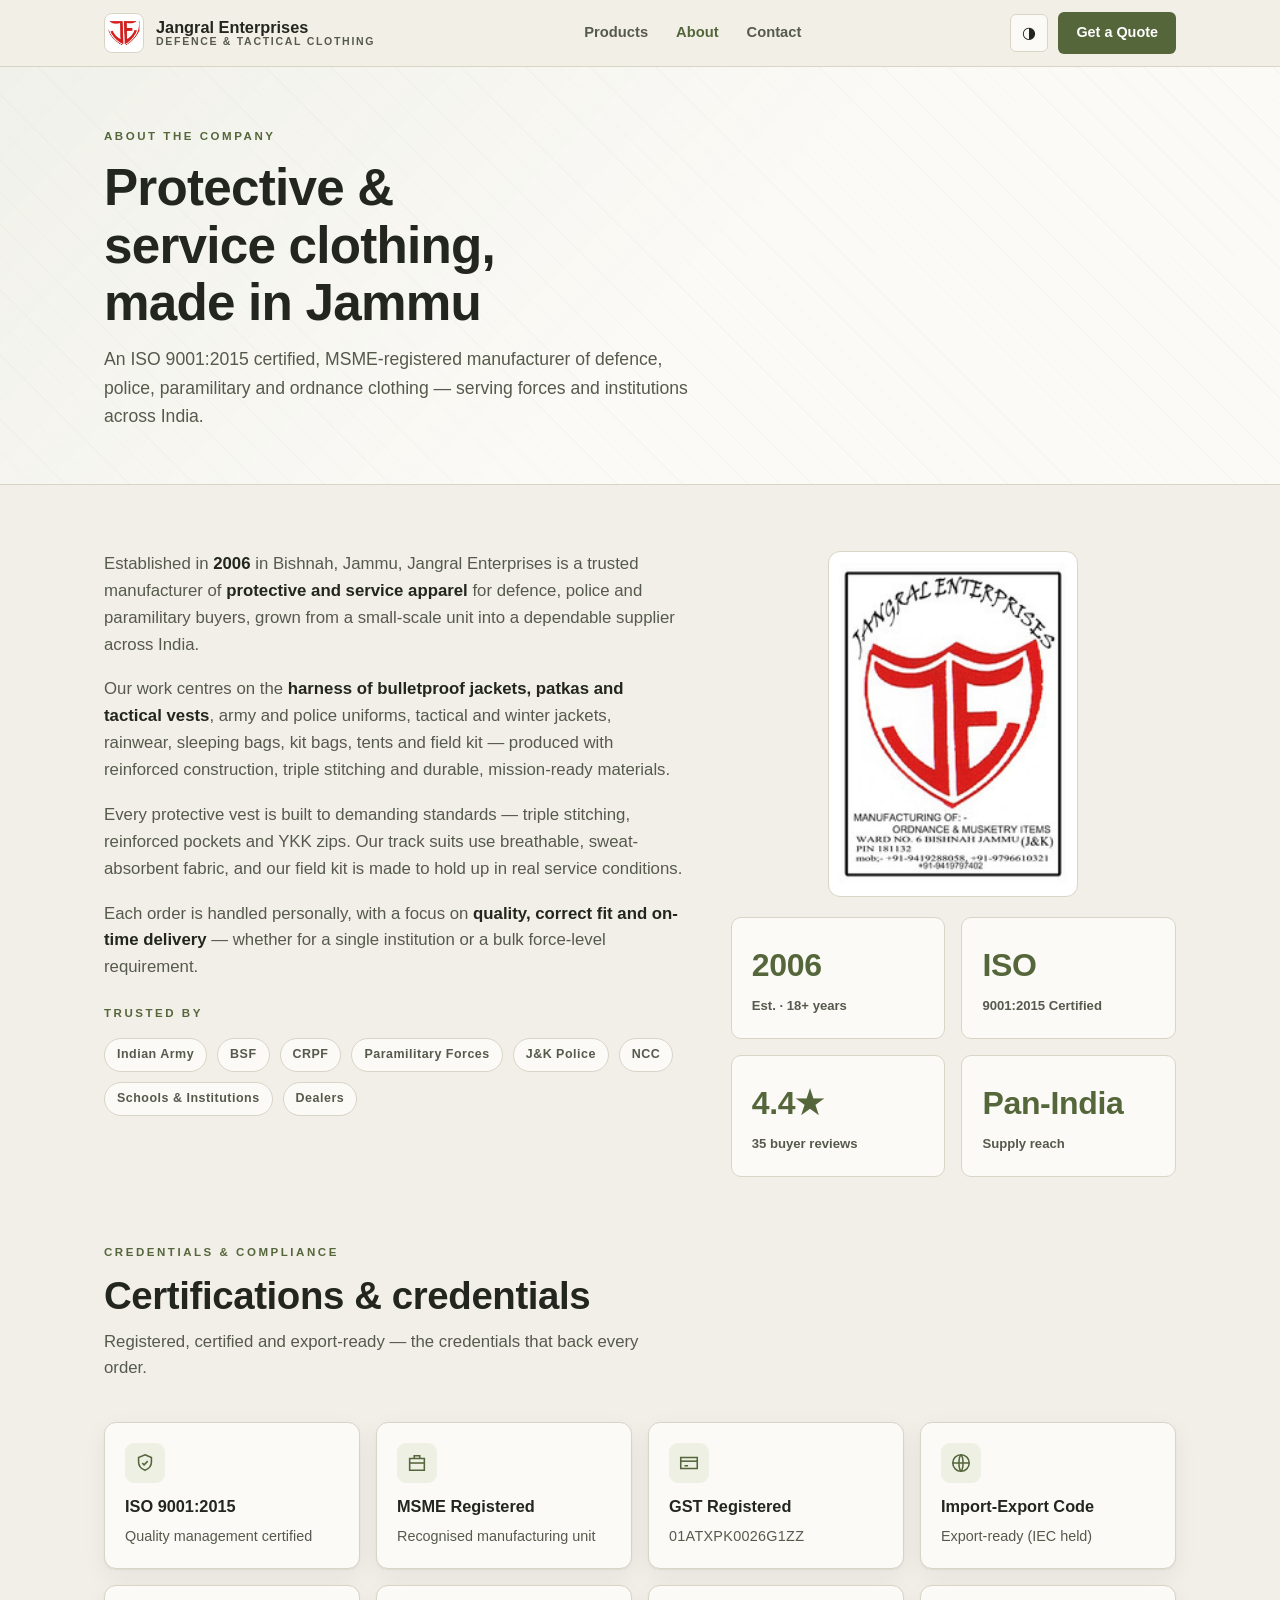
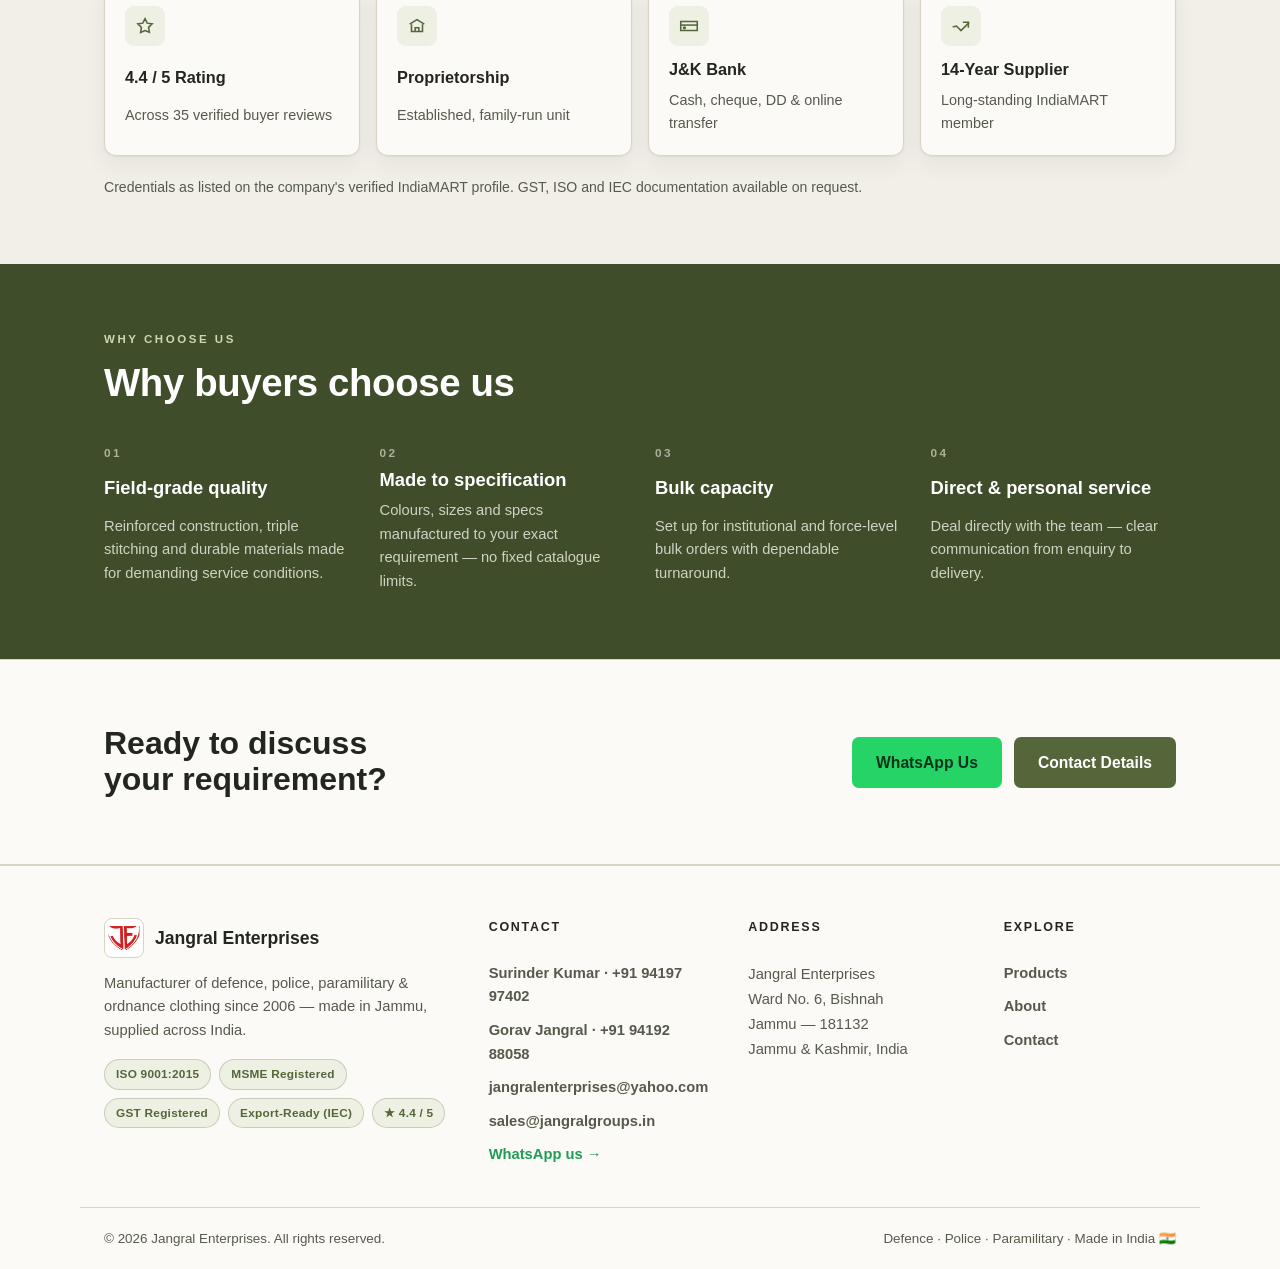
==== commit 38c8338b: "Contact: two-person card (Surinder Kumar - Owner, Gorav Jangral - Marketing Head), balanced right co" ====
--- a/about.html
+++ b/about.html
@@ -3,8 +3,13 @@
 <head>
 <meta charset="UTF-8" />
 <meta name="viewport" content="width=device-width, initial-scale=1.0" />
+<meta name="google-site-verification" content="-9Ytfx9HgzCUZZORp4bWLACLer3HFFp27TIfKmsyqSk" />
 <title>About — Jangral Enterprises | Defence Clothing Manufacturer, Jammu</title>
 <meta name="description" content="About Jangral Enterprises — an ISO 9001:2015 certified, MSME-registered manufacturer of defence, police & paramilitary clothing in Jammu, supplying across India." />
+<link rel="canonical" href="https://jangral-enterprises.netlify.app/about.html" />
+<link rel="icon" href="favicon.ico" sizes="any" />
+<link rel="icon" type="image/png" href="favicon-32.png" sizes="32x32" />
+<link rel="apple-touch-icon" href="apple-touch-icon.png" />
 <link rel="stylesheet" href="style.css" />
 </head>
 <body>
@@ -179,9 +184,10 @@
     </div>
     <div class="f-col">
       <h4>Contact</h4>
-      <a href="tel:+919419288058">+91 94192 88058</a>
-      <a href="tel:+919107010009">+91 91070 10009</a>
-      <a href="mailto:goravjangral@icloud.com">goravjangral@icloud.com</a>
+      <a href="tel:+919419797402">Surinder Kumar · +91 94197 97402</a>
+      <a href="tel:+919419288058">Gorav Jangral · +91 94192 88058</a>
+      <a href="mailto:jangralenterprises@yahoo.com">jangralenterprises@yahoo.com</a>
+      <a href="mailto:sales@jangralgroups.in">sales@jangralgroups.in</a>
       <a class="f-wa" href="https://wa.me/919419288058?text=Hello%20Jangral%20Enterprises%2C%20I%27d%20like%20to%20enquire." target="_blank" rel="noopener">WhatsApp us →</a>
     </div>
     <div class="f-col">
--- a/style.css
+++ b/style.css
@@ -126,46 +126,6 @@
 .hero-tags { display: flex; flex-wrap: wrap; gap: 10px; margin-top: 2px; }
 .tag { font-size: .78rem; font-weight: 600; letter-spacing: .04em; background: var(--surface); border: 1px solid var(--line); color: var(--ink-soft); padding: 6px 12px; border-radius: 100px; }
 
-/* ---------- FEATURED CAROUSEL ---------- */
-.carousel { position: relative; max-width: var(--maxw); margin: 0 auto; }
-.carousel-frame {
-  position: relative; border-radius: 16px; overflow: hidden; border: 1px solid var(--line);
-  background: var(--surface-2); box-shadow: var(--shadow); aspect-ratio: 16 / 8;
-}
-@media (max-width: 640px) { .carousel-frame { aspect-ratio: 4 / 5; } }
-.slide {
-  position: absolute; inset: 0; opacity: 0; visibility: hidden;
-  transition: opacity .6s ease; display: grid; grid-template-columns: 1.1fr 1fr;
-}
-@media (max-width: 640px) { .slide { grid-template-columns: 1fr; grid-template-rows: 1fr auto; } }
-.slide.active { opacity: 1; visibility: visible; }
-.slide .s-photo { background: #fff; overflow: hidden; }
-.slide .s-photo img { width: 100%; height: 100%; object-fit: cover; }
-.slide .s-text {
-  padding: clamp(20px, 4vw, 44px); display: flex; flex-direction: column; justify-content: center; gap: 12px;
-  background: var(--surface);
-}
-.slide .s-cat { font-size: .72rem; letter-spacing: .18em; text-transform: uppercase; font-weight: 700; color: var(--brass); }
-.slide .s-text h3 { font-size: clamp(1.4rem, 3.2vw, 2.2rem); font-weight: 800; letter-spacing: -.01em; }
-.slide .s-text p { color: var(--ink-soft); font-size: 1rem; }
-.slide .s-text .btn { align-self: flex-start; margin-top: 6px; }
-.car-btn {
-  position: absolute; top: 50%; transform: translateY(-50%); z-index: 5;
-  width: 46px; height: 46px; border-radius: 50%; border: 1px solid var(--line);
-  background: color-mix(in srgb, var(--surface) 90%, transparent); color: var(--ink);
-  display: grid; place-items: center; cursor: pointer; font-size: 1.3rem; line-height: 1;
-  backdrop-filter: blur(6px); transition: background .15s ease, transform .15s ease;
-}
-.car-btn:hover { background: var(--accent); color: #fff; }
-.car-btn.prev { left: 14px; } .car-btn.next { right: 14px; }
-.car-btn:hover { transform: translateY(-50%) scale(1.06); }
-.car-dots { display: flex; gap: 9px; justify-content: center; margin-top: 18px; }
-.car-dots button {
-  width: 9px; height: 9px; border-radius: 50%; border: none; padding: 0; cursor: pointer;
-  background: var(--line); transition: background .2s ease, transform .2s ease;
-}
-.car-dots button.active { background: var(--accent); transform: scale(1.35); }
-
 /* ---------- CATEGORY SHORTCUT TILES ---------- */
 .cat-tiles { display: grid; grid-template-columns: repeat(5, 1fr); gap: 14px; }
 @media (max-width: 900px) { .cat-tiles { grid-template-columns: repeat(3, 1fr); } }
@@ -350,6 +310,7 @@
 .person .who { font-weight: 800; font-size: 1.2rem; }
 .person .role { color: var(--ink-soft); font-size: .9rem; }
 .contact-lines { display: grid; gap: 2px; margin-bottom: 24px; }
+.person-divider { height: 1px; background: var(--line); margin: 2px 0 22px; }
 .cline { display: flex; align-items: center; gap: 14px; padding: 14px 0; border-top: 1px solid var(--line); text-decoration: none; }
 .cline:last-child { border-bottom: 1px solid var(--line); }
 .cline .ci { width: 40px; height: 40px; border-radius: 9px; flex: none; display: grid; place-items: center; background: var(--accent-soft); color: var(--accent); }
@@ -366,6 +327,19 @@
 .addr .k { font-size: .74rem; text-transform: uppercase; letter-spacing: .14em; color: var(--accent); font-weight: 700; }
 .addr .v { color: var(--ink); font-weight: 600; }
 .hours { color: var(--ink-soft); font-size: .95rem; }
+.next-steps { background: var(--surface); border: 1px solid var(--line); border-radius: 12px; padding: 22px 24px; }
+.next-steps .k { font-size: .74rem; text-transform: uppercase; letter-spacing: .14em; color: var(--accent); font-weight: 700; display: block; margin-bottom: 14px; }
+.next-steps ol { margin: 0; padding: 0; list-style: none; counter-reset: step; display: grid; gap: 14px; }
+.next-steps li { position: relative; padding-left: 40px; color: var(--ink-soft); font-size: .95rem; line-height: 1.5; counter-increment: step; }
+.next-steps li strong { color: var(--ink); }
+.next-steps li::before {
+  content: counter(step); position: absolute; left: 0; top: 0;
+  width: 26px; height: 26px; border-radius: 50%; background: var(--accent-soft); color: var(--accent);
+  display: grid; place-items: center; font-weight: 800; font-size: .85rem;
+}
+.trust-row .k { font-size: .74rem; text-transform: uppercase; letter-spacing: .14em; color: var(--accent); font-weight: 700; display: block; margin-bottom: 12px; }
+.trust-chips { display: flex; flex-wrap: wrap; gap: 8px; }
+.tchip { font-size: .78rem; font-weight: 700; padding: 6px 12px; border-radius: 100px; background: var(--accent-soft); color: var(--accent); border: 1px solid color-mix(in srgb, var(--accent) 22%, transparent); }
 
 /* ---------- CTA BAND ---------- */
 .cta-band { background: var(--surface); border-top: 1px solid var(--line); border-bottom: 1px solid var(--line); }
